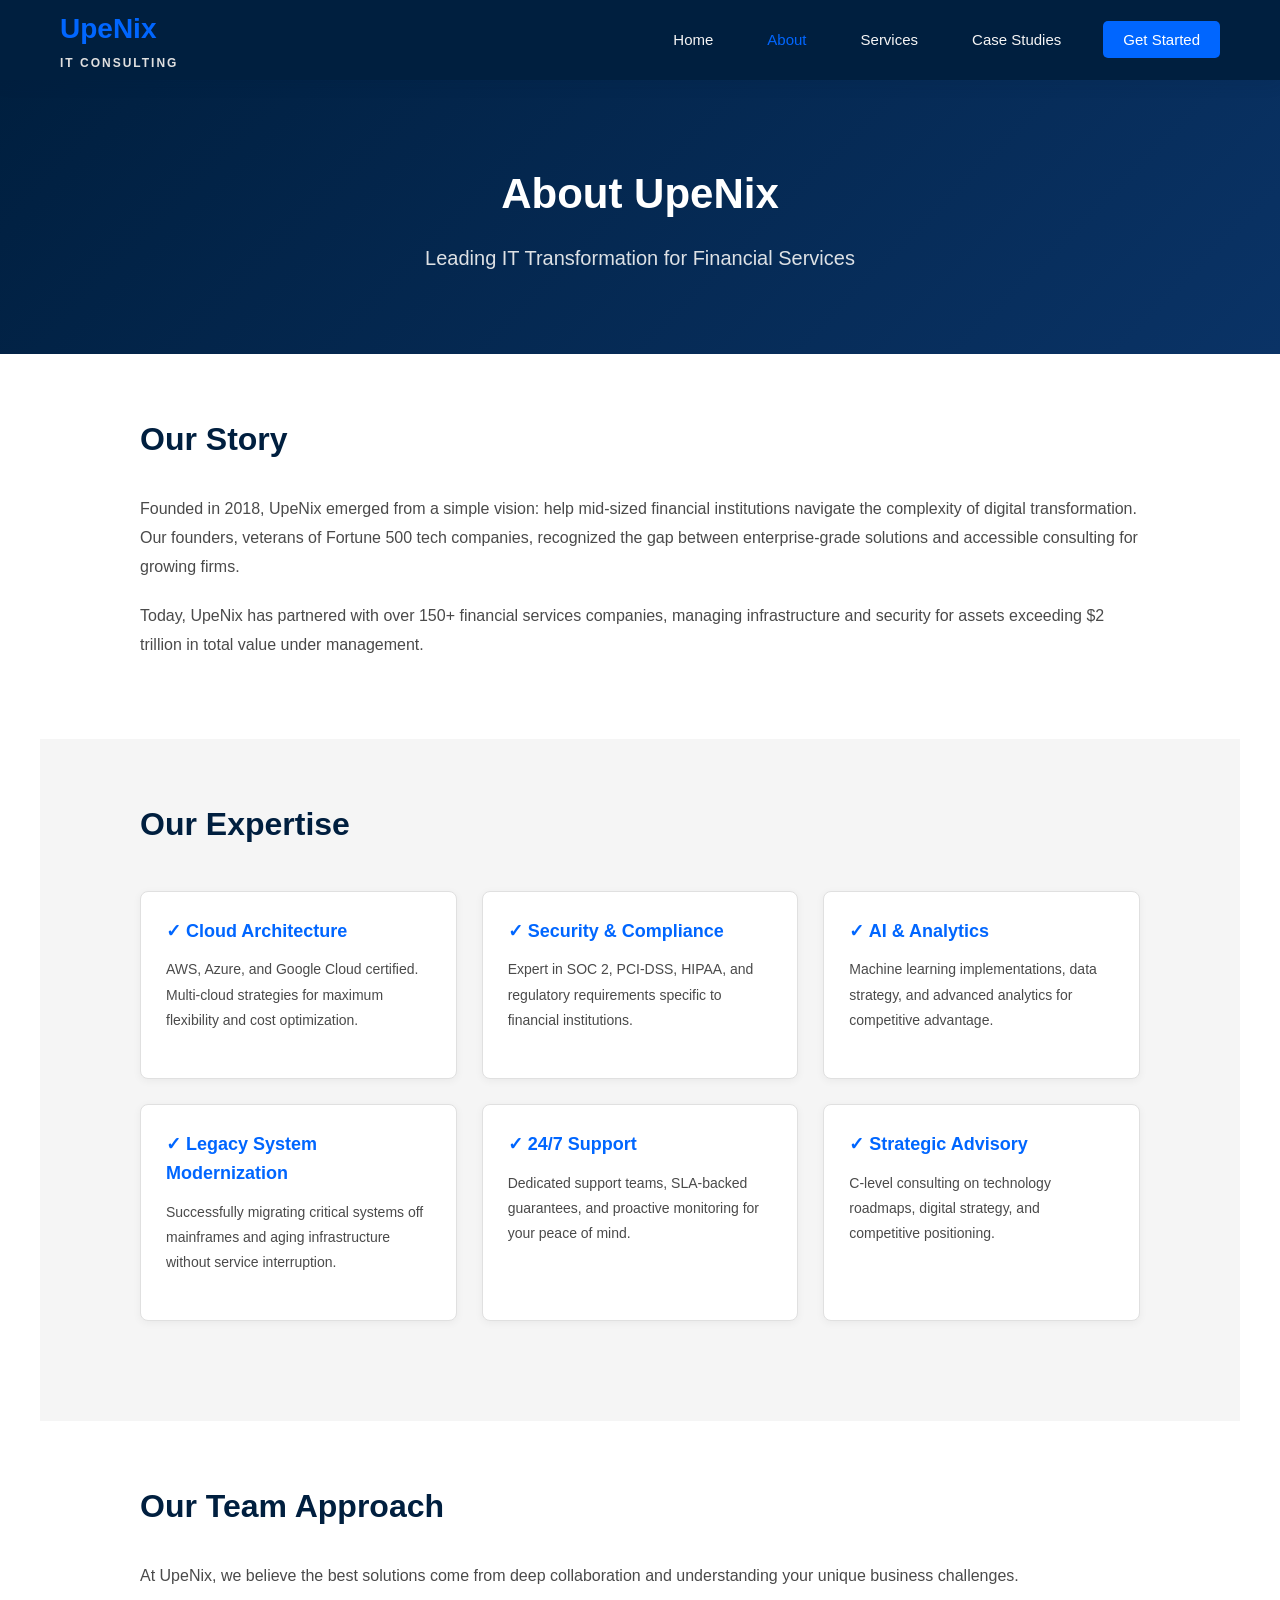
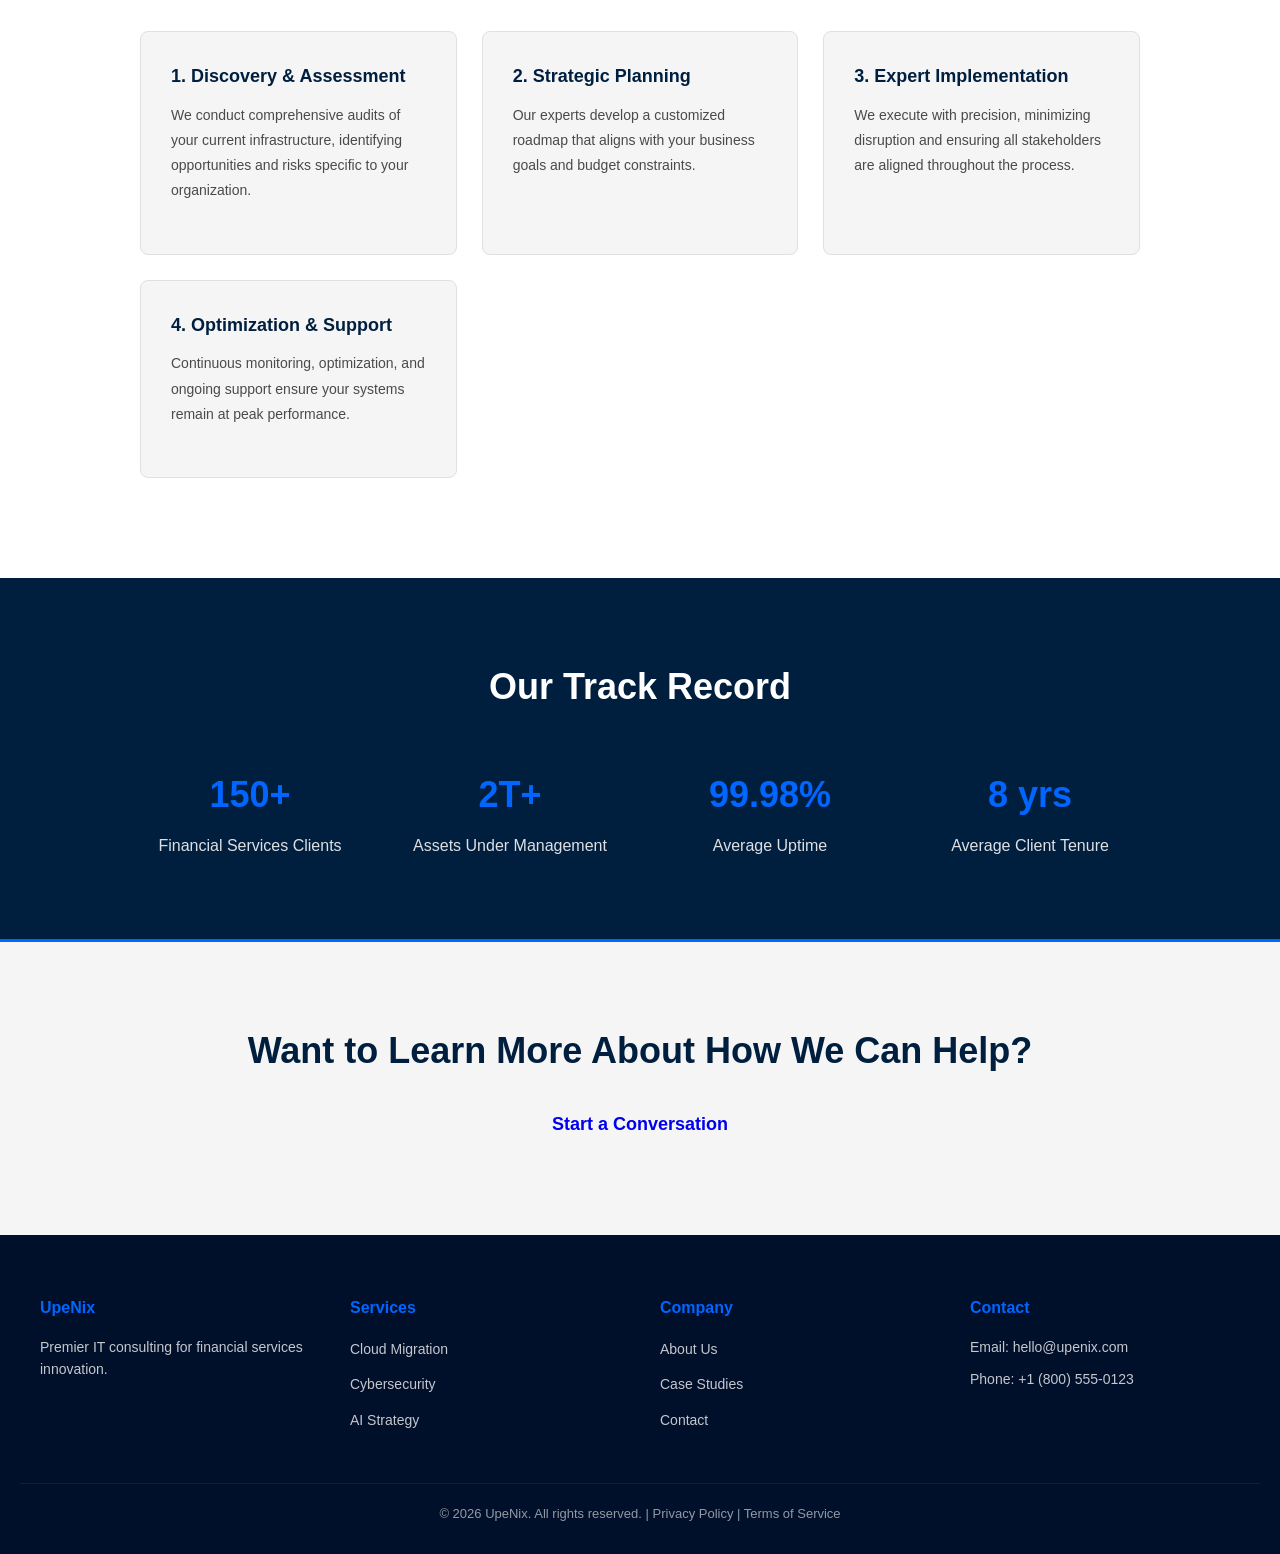
==== about.html @ 5fc03101 "ok" ====
<!DOCTYPE html>
<html lang="en">
<head>
  <meta charset="UTF-8">
  <meta name="viewport" content="width=device-width, initial-scale=1.0">
  <title>About UpeNix - IT Consulting Experts</title>
  <link rel="stylesheet" href="style.css">
</head>
<body>
  <!-- Navigation -->
  <nav class="navbar">
    <div class="nav-container">
      <div class="logo">
        <h2>UpeNix</h2>
        <p>IT Consulting</p>
      </div>
      <ul class="nav-menu">
        <li><a href="index.html" class="nav-link">Home</a></li>
        <li><a href="about.html" class="nav-link active">About</a></li>
        <li><a href="services.html" class="nav-link">Services</a></li>
        <li><a href="case-studies.html" class="nav-link">Case Studies</a></li>
        <li><a href="contact.html" class="nav-link cta-nav">Get Started</a></li>
      </ul>
    </div>
  </nav>

  <!-- Page Header -->
  <section class="page-header">
    <h1>About UpeNix</h1>
    <p>Leading IT Transformation for Financial Services</p>
  </section>

  <!-- Our Story -->
  <section class="content-section">
    <div class="section-content">
      <h2>Our Story</h2>
      <p>Founded in 2018, UpeNix emerged from a simple vision: help mid-sized financial institutions navigate the complexity of digital transformation. Our founders, veterans of Fortune 500 tech companies, recognized the gap between enterprise-grade solutions and accessible consulting for growing firms.</p>
      <p>Today, UpeNix has partnered with over 150+ financial services companies, managing infrastructure and security for assets exceeding $2 trillion in total value under management.</p>
    </div>
  </section>

  <!-- Our Expertise -->
  <section class="content-section bg-light">
    <div class="section-content">
      <h2>Our Expertise</h2>
      <div class="expertise-grid">
        <div class="expertise-item">
          <h3>✓ Cloud Architecture</h3>
          <p>AWS, Azure, and Google Cloud certified. Multi-cloud strategies for maximum flexibility and cost optimization.</p>
        </div>
        <div class="expertise-item">
          <h3>✓ Security & Compliance</h3>
          <p>Expert in SOC 2, PCI-DSS, HIPAA, and regulatory requirements specific to financial institutions.</p>
        </div>
        <div class="expertise-item">
          <h3>✓ AI & Analytics</h3>
          <p>Machine learning implementations, data strategy, and advanced analytics for competitive advantage.</p>
        </div>
        <div class="expertise-item">
          <h3>✓ Legacy System Modernization</h3>
          <p>Successfully migrating critical systems off mainframes and aging infrastructure without service interruption.</p>
        </div>
        <div class="expertise-item">
          <h3>✓ 24/7 Support</h3>
          <p>Dedicated support teams, SLA-backed guarantees, and proactive monitoring for your peace of mind.</p>
        </div>
        <div class="expertise-item">
          <h3>✓ Strategic Advisory</h3>
          <p>C-level consulting on technology roadmaps, digital strategy, and competitive positioning.</p>
        </div>
      </div>
    </div>
  </section>

  <!-- Team Approach -->
  <section class="content-section">
    <div class="section-content">
      <h2>Our Team Approach</h2>
      <p>At UpeNix, we believe the best solutions come from deep collaboration and understanding your unique business challenges.</p>
      <div class="approach-grid">
        <div class="approach-card">
          <h3>1. Discovery & Assessment</h3>
          <p>We conduct comprehensive audits of your current infrastructure, identifying opportunities and risks specific to your organization.</p>
        </div>
        <div class="approach-card">
          <h3>2. Strategic Planning</h3>
          <p>Our experts develop a customized roadmap that aligns with your business goals and budget constraints.</p>
        </div>
        <div class="approach-card">
          <h3>3. Expert Implementation</h3>
          <p>We execute with precision, minimizing disruption and ensuring all stakeholders are aligned throughout the process.</p>
        </div>
        <div class="approach-card">
          <h3>4. Optimization & Support</h3>
          <p>Continuous monitoring, optimization, and ongoing support ensure your systems remain at peak performance.</p>
        </div>
      </div>
    </div>
  </section>

  <!-- Key Metrics -->
  <section class="metrics">
    <h2>Our Track Record</h2>
    <div class="metrics-grid">
      <div class="metric">
        <h3>150+</h3>
        <p>Financial Services Clients</p>
      </div>
      <div class="metric">
        <h3>2T+</h3>
        <p>Assets Under Management</p>
      </div>
      <div class="metric">
        <h3>99.98%</h3>
        <p>Average Uptime</p>
      </div>
      <div class="metric">
        <h3>8 yrs</h3>
        <p>Average Client Tenure</p>
      </div>
    </div>
  </section>

  <!-- CTA -->
  <section class="cta-main">
    <h2>Want to Learn More About How We Can Help?</h2>
    <a href="contact.html" class="btn btn-primary-large">Start a Conversation</a>
  </section>

  <!-- Footer -->
  <footer class="footer">
    <div class="footer-content">
      <div class="footer-section">
        <h4>UpeNix</h4>
        <p>Premier IT consulting for financial services innovation.</p>
      </div>
      <div class="footer-section">
        <h4>Services</h4>
        <ul>
          <li><a href="services.html">Cloud Migration</a></li>
          <li><a href="services.html">Cybersecurity</a></li>
          <li><a href="services.html">AI Strategy</a></li>
        </ul>
      </div>
      <div class="footer-section">
        <h4>Company</h4>
        <ul>
          <li><a href="about.html">About Us</a></li>
          <li><a href="case-studies.html">Case Studies</a></li>
          <li><a href="contact.html">Contact</a></li>
        </ul>
      </div>
      <div class="footer-section">
        <h4>Contact</h4>
        <p>Email: hello@upenix.com</p>
        <p>Phone: +1 (800) 555-0123</p>
      </div>
    </div>
    <div class="footer-bottom">
      <p>&copy; 2026 UpeNix. All rights reserved. | Privacy Policy | Terms of Service</p>
    </div>
  </footer>

  <script src="script.js"></script>
</body>
</html>
---- style.css ----
/* ============================================
   UpeNix Professional Website Stylesheet
   Color Palette: Navy (#001F3F), Cool Grey, Electric Blue (#0066FF)
   ============================================ */

* {
  margin: 0;
  padding: 0;
  box-sizing: border-box;
}

:root {
  --navy: #001F3F;
  --navy-dark: #000F2A;
  --navy-light: #0A3366;
  --electric-blue: #0066FF;
  --electric-blue-light: #3399FF;
  --cool-grey: #F5F5F5;
  --grey-medium: #E0E0E0;
  --grey-dark: #4A4A4A;
  --text-dark: #1A1A1A;
  --text-light: #F5F5F5;
  --accent-green: #00CC88;
  --shadow: 0 4px 15px rgba(0, 31, 63, 0.1);
  --shadow-lg: 0 8px 30px rgba(0, 31, 63, 0.15);
}

body {
  font-family: 'Segoe UI', 'Roboto', -apple-system, BlinkMacSystemFont, sans-serif;
  line-height: 1.6;
  color: var(--text-dark);
  background: white;
}

/* ============================================
   NAVIGATION
   ============================================ */

.navbar {
  background: var(--navy);
  padding: 0;
  box-shadow: var(--shadow);
  position: sticky;
  top: 0;
  z-index: 100;
}

.nav-container {
  max-width: 1200px;
  margin: 0 auto;
  padding: 0 20px;
  display: flex;
  justify-content: space-between;
  align-items: center;
  height: 80px;
}

.logo {
  color: var(--text-light);
  font-weight: 700;
}

.logo h2 {
  font-size: 28px;
  margin: 0;
  color: var(--electric-blue);
}

.logo p {
  font-size: 12px;
  letter-spacing: 2px;
  margin: 2px 0 0 0;
  color: var(--grey-medium);
  text-transform: uppercase;
}

.nav-menu {
  display: flex;
  list-style: none;
  gap: 30px;
  align-items: center;
}

.nav-link {
  color: var(--text-light);
  text-decoration: none;
  font-size: 15px;
  font-weight: 500;
  transition: all 0.3s ease;
  padding: 8px 12px;
  border-radius: 4px;
}

.nav-link:hover,
.nav-link.active {
  color: var(--electric-blue);
}

.nav-link.cta-nav {
  background: var(--electric-blue);
  color: white;
  padding: 10px 20px;
  border-radius: 5px;
}

.nav-link.cta-nav:hover {
  background: var(--electric-blue-light);
  color: white;
}

/* ============================================
   HERO SECTION
   ============================================ */

.hero {
  background: linear-gradient(135deg, var(--navy) 0%, var(--navy-light) 100%);
  color: white;
  padding: 100px 20px;
  display: flex;
  align-items: center;
  justify-content: space-between;
  max-width: 100%;
  overflow: hidden;
}

.hero-content {
  flex: 1;
  max-width: 600px;
  z-index: 2;
}

.hero h1 {
  font-size: 48px;
  font-weight: 700;
  margin-bottom: 20px;
  line-height: 1.2;
}

.hero p {
  font-size: 18px;
  margin-bottom: 30px;
  color: rgba(245, 245, 245, 0.9);
  line-height: 1.5;
}

.hero-buttons {
  display: flex;
  gap: 20px;
  flex-wrap: wrap;
}

.hero-visual {
  flex: 1;
  height: 300px;
  margin-left: 40px;
  display: flex;
  align-items: center;
  justify-content: center;
}

.tech-illustration {
  width: 100%;
  height: 100%;
  background: linear-gradient(45deg, rgba(0, 102, 255, 0.2) 0%, rgba(0, 204, 136, 0.1) 100%);
  border-radius: 15px;
  border: 2px solid rgba(0, 102, 255, 0.3);
  display: flex;
  align-items: center;
  justify-content: center;
  font-size: 80px;
}

/* ============================================
   BUTTONS
   ============================================ */

.btn {
  display: inline-block;
  padding: 14px 32px;
  border-radius: 6px;
  text-decoration: none;
  font-weight: 600;
  transition: all 0.3s ease;
  cursor: pointer;
  border: none;
  font-size: 16px;
}

.btn-primary {
  background: var(--electric-blue);
  color: white;
}

.btn-primary:hover {
  background: var(--electric-blue-light);
  transform: translateY(-2px);
  box-shadow: 0 8px 20px rgba(0, 102, 255, 0.3);
}

.btn-primary-large {
  padding: 16px 40px;
  font-size: 18px;
}

.btn-secondary {
  background: transparent;
  color: white;
  border: 2px solid white;
}

.btn-secondary:hover {
  background: white;
  color: var(--navy);
  transform: translateY(-2px);
}

/* ============================================
   VALUE PROPOSITION
   ============================================ */

.value-proposition {
  padding: 80px 20px;
  background: var(--cool-grey);
  text-align: center;
}

.value-proposition h2 {
  font-size: 36px;
  margin-bottom: 50px;
  color: var(--navy);
}

.value-grid {
  display: grid;
  grid-template-columns: repeat(auto-fit, minmax(300px, 1fr));
  gap: 30px;
  max-width: 1200px;
  margin: 0 auto;
}

.value-card {
  background: white;
  padding: 40px 30px;
  border-radius: 10px;
  box-shadow: var(--shadow);
  transition: all 0.3s ease;
}

.value-card:hover {
  transform: translateY(-10px);
  box-shadow: var(--shadow-lg);
}

.value-card .icon {
  font-size: 48px;
  margin-bottom: 20px;
}

.value-card h3 {
  font-size: 22px;
  margin-bottom: 15px;
  color: var(--navy);
}

.value-card p {
  color: var(--grey-dark);
  line-height: 1.6;
}

/* ============================================
   SERVICES PREVIEW
   ============================================ */

.services-preview {
  padding: 80px 20px;
  max-width: 1200px;
  margin: 0 auto;
}

.services-preview h2 {
  font-size: 36px;
  text-align: center;
  margin-bottom: 50px;
  color: var(--navy);
}

.services-grid {
  display: grid;
  grid-template-columns: repeat(auto-fit, minmax(300px, 1fr));
  gap: 30px;
}

.service-card {
  background: linear-gradient(135deg, var(--cool-grey) 0%, white 100%);
  padding: 35px 30px;
  border-radius: 10px;
  border-left: 5px solid var(--electric-blue);
  box-shadow: var(--shadow);
  transition: all 0.3s ease;
}

.service-card:hover {
  transform: translateY(-8px);
  box-shadow: var(--shadow-lg);
}

.service-card h3 {
  font-size: 20px;
  margin-bottom: 15px;
  color: var(--navy);
}

.service-card p {
  color: var(--grey-dark);
  margin-bottom: 20px;
  line-height: 1.6;
}

.link-arrow {
  color: var(--electric-blue);
  text-decoration: none;
  font-weight: 600;
  transition: all 0.3s ease;
}

.link-arrow:hover {
  margin-right: -5px;
}

/* ============================================
   TESTIMONIAL SECTION
   ============================================ */

.testimonial {
  background: linear-gradient(135deg, var(--navy) 0%, var(--navy-light) 100%);
  color: white;
  padding: 60px 20px;
  text-align: center;
}

.testimonial-content {
  max-width: 800px;
  margin: 0 auto;
}

.testimonial blockquote {
  font-size: 24px;
  font-style: italic;
  margin-bottom: 20px;
  line-height: 1.6;
  border-left: 4px solid var(--electric-blue);
  padding-left: 20px;
}

.testimonial-author {
  font-weight: 600;
  font-size: 18px;
  margin-bottom: 10px;
}

.testimonial-metrics {
  color: rgba(245, 245, 245, 0.8);
  font-size: 14px;
}

/* ============================================
   CTA SECTION
   ============================================ */

.cta-main {
  background: var(--cool-grey);
  padding: 80px 20px;
  text-align: center;
  border-top: 3px solid var(--electric-blue);
}

.cta-main h2 {
  font-size: 36px;
  margin-bottom: 15px;
  color: var(--navy);
}

.cta-main p {
  font-size: 18px;
  color: var(--grey-dark);
  margin-bottom: 30px;
}

/* ============================================
   PAGE HEADER
   ============================================ */

.page-header {
  background: linear-gradient(135deg, var(--navy) 0%, var(--navy-light) 100%);
  color: white;
  padding: 80px 20px;
  text-align: center;
}

.page-header h1 {
  font-size: 42px;
  margin-bottom: 15px;
  font-weight: 700;
}

.page-header p {
  font-size: 20px;
  color: rgba(245, 245, 245, 0.9);
}

/* ============================================
   CONTENT SECTIONS
   ============================================ */

.content-section {
  padding: 60px 20px;
  max-width: 1200px;
  margin: 0 auto;
}

.content-section.bg-light {
  background: var(--cool-grey);
}

.section-content {
  max-width: 1000px;
  margin: 0 auto;
}

.section-content h2 {
  font-size: 32px;
  margin-bottom: 30px;
  color: var(--navy);
}

.section-content p {
  font-size: 16px;
  color: var(--grey-dark);
  margin-bottom: 20px;
  line-height: 1.8;
}

.section-content ul {
  margin-left: 20px;
  margin-bottom: 20px;
}

.section-content li {
  margin-bottom: 10px;
  color: var(--grey-dark);
}

/* ============================================
   EXPERTISE GRID
   ============================================ */

.expertise-grid {
  display: grid;
  grid-template-columns: repeat(auto-fit, minmax(300px, 1fr));
  gap: 25px;
  margin: 40px 0;
}

.expertise-item {
  background: white;
  padding: 25px;
  border-radius: 8px;
  border: 1px solid var(--grey-medium);
  box-shadow: 0 2px 8px rgba(0, 0, 0, 0.05);
}

.expertise-item h3 {
  color: var(--electric-blue);
  margin-bottom: 12px;
  font-size: 18px;
}

.expertise-item p {
  font-size: 14px;
  color: var(--grey-dark);
}

/* ============================================
   APPROACH GRID
   ============================================ */

.approach-grid {
  display: grid;
  grid-template-columns: repeat(auto-fit, minmax(250px, 1fr));
  gap: 25px;
  margin: 40px 0;
}

.approach-card {
  background: var(--cool-grey);
  padding: 30px;
  border-radius: 8px;
  border: 1px solid var(--grey-medium);
}

.approach-card h3 {
  color: var(--navy);
  margin-bottom: 12px;
  font-size: 18px;
}

.approach-card p {
  font-size: 14px;
  color: var(--grey-dark);
}

/* ============================================
   TIMELINE
   ============================================ */

.process-timeline {
  margin: 40px 0;
}

.process-timeline h3 {
  font-size: 24px;
  margin-bottom: 30px;
  color: var(--navy);
}

.timeline {
  display: grid;
  grid-template-columns: repeat(auto-fit, minmax(200px, 1fr));
  gap: 30px;
}

.timeline-item {
  text-align: center;
  position: relative;
}

.timeline-marker {
  display: flex;
  align-items: center;
  justify-content: center;
  width: 50px;
  height: 50px;
  background: var(--electric-blue);
  color: white;
  border-radius: 50%;
  font-weight: bold;
  font-size: 20px;
  margin: 0 auto 20px;
}

.timeline-item h4 {
  color: var(--navy);
  margin-bottom: 10px;
}

.timeline-item p {
  font-size: 14px;
  color: var(--grey-dark);
}

/* ============================================
   METRICS
   ============================================ */

.metrics {
  background: var(--navy);
  color: white;
  padding: 80px 20px;
  text-align: center;
}

.metrics h2 {
  font-size: 36px;
  margin-bottom: 50px;
  color: white;
}

.metrics-grid {
  display: grid;
  grid-template-columns: repeat(auto-fit, minmax(200px, 1fr));
  gap: 40px;
  max-width: 1000px;
  margin: 0 auto;
}

.metric h3 {
  font-size: 36px;
  color: var(--electric-blue);
  margin-bottom: 10px;
}

.metric p {
  font-size: 16px;
  color: rgba(245, 245, 245, 0.9);
}

/* ============================================
   CASE STUDY SECTION
   ============================================ */

.case-study {
  padding: 60px 20px;
  max-width: 1200px;
  margin: 0 auto;
}

.case-study.bg-light {
  background: var(--cool-grey);
}

.case-study-content {
  display: grid;
  grid-template-columns: 1fr 1fr;
  gap: 50px;
  align-items: center;
}

.case-study-text {
  max-width: 600px;
}

.case-label {
  color: var(--electric-blue);
  font-weight: 600;
  font-size: 12px;
  letter-spacing: 2px;
  text-transform: uppercase;
  margin-bottom: 10px;
}

.case-study h2 {
  font-size: 32px;
  color: var(--navy);
  margin-bottom: 20px;
}

.case-study .intro {
  font-size: 18px;
  color: var(--grey-dark);
  margin-bottom: 30px;
  font-weight: 500;
}

.case-study h3 {
  font-size: 20px;
  color: var(--navy);
  margin-top: 25px;
  margin-bottom: 15px;
}

.case-study p {
  color: var(--grey-dark);
  margin-bottom: 15px;
  line-height: 1.8;
}

.case-study ul {
  margin-left: 20px;
  margin-bottom: 20px;
}

.case-study li {
  color: var(--grey-dark);
  margin-bottom: 8px;
}

.results-grid {
  display: grid;
  grid-template-columns: repeat(2, 1fr);
  gap: 20px;
  margin: 25px 0;
  padding: 25px;
  background: var(--cool-grey);
  border-radius: 8px;
}

.result h4 {
  color: var(--electric-blue);
  font-size: 24px;
  margin-bottom: 5px;
}

.result p {
  color: var(--grey-dark);
  font-size: 14px;
  margin: 0;
}

.case-study .quote {
  font-style: italic;
  color: var(--grey-dark);
  padding: 20px;
  border-left: 4px solid var(--electric-blue);
  margin: 25px 0;
  background: rgba(0, 102, 255, 0.05);
}

.quote-author {
  font-weight: 600;
  color: var(--navy);
  margin-top: 10px;
}

.case-study-visual {
  display: flex;
  align-items: center;
  justify-content: center;
  min-height: 400px;
}

.visual-box {
  width: 100%;
  height: 300px;
  background: linear-gradient(135deg, var(--electric-blue) 0%, var(--electric-blue-light) 100%);
  border-radius: 10px;
  display: flex;
  align-items: center;
  justify-content: center;
  color: white;
  font-size: 20px;
  font-weight: 600;
  text-align: center;
  padding: 20px;
}

/* ============================================
   IMPACT STATS
   ============================================ */

.impact-grid {
  display: grid;
  grid-template-columns: repeat(auto-fit, minmax(200px, 1fr));
  gap: 30px;
  margin: 40px 0;
}

.impact-stat {
  background: var(--cool-grey);
  padding: 30px;
  border-radius: 8px;
  text-align: center;
  border: 1px solid var(--grey-medium);
}

.impact-stat h3 {
  color: var(--electric-blue);
  font-size: 32px;
  margin-bottom: 10px;
}

.impact-stat p {
  color: var(--grey-dark);
  margin: 0;
}

/* ============================================
   CONTACT SECTION
   ============================================ */

.contact-container {
  display: grid;
  grid-template-columns: 1fr 1fr;
  gap: 50px;
  margin: 40px 0;
}

.contact-form-section {
  max-width: 600px;
}

.contact-form-section h2 {
  font-size: 28px;
  color: var(--navy);
  margin-bottom: 15px;
}

.contact-form-section > p {
  color: var(--grey-dark);
  margin-bottom: 30px;
}

.contact-form {
  background: var(--cool-grey);
  padding: 30px;
  border-radius: 10px;
}

.form-group {
  margin-bottom: 20px;
}

.form-group label {
  display: block;
  margin-bottom: 8px;
  font-weight: 600;
  color: var(--navy);
  font-size: 14px;
}

.form-group input,
.form-group select,
.form-group textarea {
  width: 100%;
  padding: 12px 15px;
  border: 1px solid var(--grey-medium);
  border-radius: 6px;
  font-family: inherit;
  font-size: 14px;
  transition: all 0.3s ease;
}

.form-group input:focus,
.form-group select:focus,
.form-group textarea:focus {
  outline: none;
  border-color: var(--electric-blue);
  box-shadow: 0 0 0 3px rgba(0, 102, 255, 0.1);
}

.form-group.checkbox {
  display: flex;
  align-items: flex-start;
  margin-bottom: 20px;
}

.form-group.checkbox input {
  width: auto;
  margin-right: 10px;
  margin-top: 3px;
}

.form-group.checkbox label {
  margin: 0;
  font-size: 13px;
}

.form-note {
  font-size: 13px;
  color: var(--grey-dark);
  margin-top: 15px;
}

.success-message {
  background: #d4edda;
  border: 1px solid #c3e6cb;
  color: #155724;
  padding: 20px;
  border-radius: 6px;
  margin-top: 20px;
}

.success-message h3 {
  margin: 0 0 10px 0;
  color: #155724;
}

.success-message p {
  margin: 0;
  font-size: 14px;
}

.contact-info-section {
  display: flex;
  flex-direction: column;
  gap: 20px;
}

.contact-info-section h2 {
  font-size: 28px;
  color: var(--navy);
  margin-bottom: 10px;
}

.info-card {
  background: white;
  padding: 20px;
  border-radius: 8px;
  border: 1px solid var(--grey-medium);
  box-shadow: 0 2px 8px rgba(0, 0, 0, 0.05);
}

.info-card h3 {
  color: var(--navy);
  margin-bottom: 10px;
  font-size: 16px;
}

.info-card p {
  margin: 5px 0;
  font-size: 14px;
  color: var(--grey-dark);
}

.info-card a {
  color: var(--electric-blue);
  text-decoration: none;
  font-weight: 500;
}

.info-card a:hover {
  text-decoration: underline;
}

.info-card .small {
  font-size: 12px;
  color: #999;
}

.info-box {
  background: var(--cool-grey);
  padding: 25px;
  border-radius: 8px;
  border-left: 4px solid var(--electric-blue);
}

.info-box h3 {
  color: var(--navy);
  margin-bottom: 15px;
  font-size: 16px;
}

.info-box ul {
  list-style: none;
  padding: 0;
}

.info-box li {
  padding: 8px 0;
  color: var(--grey-dark);
  font-size: 14px;
  position: relative;
  padding-left: 20px;
}

.info-box li:before {
  content: "✓";
  position: absolute;
  left: 0;
  color: var(--accent-green);
  font-weight: bold;
}

.info-box.accent {
  background: linear-gradient(135deg, var(--electric-blue) 0%, var(--electric-blue-light) 100%);
  color: white;
}

.info-box.accent h3 {
  color: white;
}

.info-box.accent p {
  color: rgba(245, 245, 245, 0.95);
}

.info-box.accent a {
  color: white;
  font-weight: 600;
}

/* ============================================
   FAQ
   ============================================ */

.faq-grid {
  display: grid;
  grid-template-columns: repeat(auto-fit, minmax(300px, 1fr));
  gap: 25px;
  margin: 40px 0;
}

.faq-item {
  background: white;
  padding: 25px;
  border-radius: 8px;
  border: 1px solid var(--grey-medium);
  box-shadow: 0 2px 8px rgba(0, 0, 0, 0.05);
}

.faq-item h3 {
  color: var(--navy);
  margin-bottom: 12px;
  font-size: 16px;
}

.faq-item p {
  font-size: 14px;
  color: var(--grey-dark);
  margin: 0;
}

/* ============================================
   TRUST SECTION
   ============================================ */

.trust-section {
  background: var(--navy);
  color: white;
  padding: 60px 20px;
  text-align: center;
}

.trust-section h2 {
  font-size: 32px;
  margin-bottom: 40px;
  color: white;
}

.trust-badges {
  display: flex;
  justify-content: center;
  flex-wrap: wrap;
  gap: 20px;
}

.badge {
  background: rgba(0, 102, 255, 0.2);
  border: 1px solid var(--electric-blue);
  color: var(--electric-blue-light);
  padding: 12px 25px;
  border-radius: 20px;
  font-weight: 600;
  font-size: 14px;
}

/* ============================================
   SERVICE DETAILS
   ============================================ */

.service-detail {
  padding: 60px 20px;
}

.service-detail h2 {
  font-size: 32px;
  color: var(--navy);
  margin-bottom: 15px;
}

.service-detail > .section-content > p {
  font-size: 18px;
  color: var(--grey-dark);
  margin-bottom: 40px;
}

.service-details-grid {
  display: grid;
  grid-template-columns: repeat(auto-fit, minmax(300px, 1fr));
  gap: 30px;
  margin: 40px 0;
}

.detail-card {
  background: var(--cool-grey);
  padding: 30px;
  border-radius: 8px;
  border: 1px solid var(--grey-medium);
}

.detail-card h3 {
  color: var(--navy);
  margin-bottom: 20px;
  font-size: 18px;
}

.detail-card ul {
  list-style: none;
  padding: 0;
}

.detail-card li {
  padding: 10px 0;
  color: var(--grey-dark);
  font-size: 14px;
  position: relative;
  padding-left: 20px;
}

.detail-card li:before {
  content: "→";
  position: absolute;
  left: 0;
  color: var(--electric-blue);
  font-weight: bold;
}

.compliance-box {
  background: linear-gradient(135deg, var(--electric-blue) 0%, var(--electric-blue-light) 100%);
  color: white;
  padding: 30px;
  border-radius: 8px;
  text-align: center;
  margin: 40px 0;
}

.compliance-box h3 {
  color: white;
  margin-bottom: 15px;
  font-size: 18px;
}

.compliance-box p {
  font-size: 14px;
  color: rgba(245, 245, 245, 0.95);
  margin: 0;
}

.use-cases {
  margin: 40px 0;
}

.use-cases h3 {
  font-size: 24px;
  color: var(--navy);
  margin-bottom: 30px;
}

.use-case-grid {
  display: grid;
  grid-template-columns: repeat(auto-fit, minmax(250px, 1fr));
  gap: 20px;
}

.use-case {
  background: white;
  padding: 20px;
  border-radius: 8px;
  border: 1px solid var(--grey-medium);
  box-shadow: 0 2px 8px rgba(0, 0, 0, 0.05);
  font-size: 14px;
  color: var(--grey-dark);
}

.use-case strong {
  display: block;
  color: var(--navy);
  margin-bottom: 8px;
}

/* ============================================
   FOOTER
   ============================================ */

.footer {
  background: var(--navy-dark);
  color: var(--text-light);
  padding: 60px 20px 30px;
}

.footer-content {
  max-width: 1200px;
  margin: 0 auto;
  display: grid;
  grid-template-columns: repeat(auto-fit, minmax(250px, 1fr));
  gap: 40px;
  margin-bottom: 40px;
}

.footer-section h4 {
  color: var(--electric-blue);
  margin-bottom: 15px;
  font-size: 16px;
}

.footer-section p {
  color: rgba(245, 245, 245, 0.8);
  font-size: 14px;
  margin-bottom: 10px;
  line-height: 1.6;
}

.footer-section ul {
  list-style: none;
}

.footer-section ul li {
  margin-bottom: 10px;
}

.footer-section ul li a {
  color: rgba(245, 245, 245, 0.8);
  text-decoration: none;
  font-size: 14px;
  transition: all 0.3s ease;
}

.footer-section ul li a:hover {
  color: var(--electric-blue);
}

.footer-bottom {
  border-top: 1px solid rgba(0, 102, 255, 0.2);
  padding-top: 20px;
  text-align: center;
  color: rgba(245, 245, 245, 0.6);
  font-size: 13px;
}

/* ============================================
   RESPONSIVE DESIGN
   ============================================ */

@media (max-width: 768px) {
  .nav-container {
    flex-direction: column;
    height: auto;
    padding: 15px 20px;
  }

  .nav-menu {
    gap: 15px;
    margin-top: 15px;
    flex-wrap: wrap;
    justify-content: center;
  }

  .hero {
    flex-direction: column;
    padding: 60px 20px;
    text-align: center;
  }

  .hero h1 {
    font-size: 36px;
  }

  .hero-visual {
    margin-left: 0;
    margin-top: 30px;
  }

  .hero-buttons {
    justify-content: center;
  }

  .case-study-content {
    grid-template-columns: 1fr;
  }

  .contact-container {
    grid-template-columns: 1fr;
  }

  .value-grid,
  .services-grid,
  .metrics-grid,
  .results-grid,
  .impact-grid {
    grid-template-columns: 1fr;
  }

  .results-grid {
    grid-template-columns: 1fr;
  }

  .section-content h2,
  .page-header h1,
  .value-proposition h2,
  .services-preview h2 {
    font-size: 28px;
  }

  .hero h1 {
    font-size: 32px;
  }
}

@media (max-width: 480px) {
  .nav-link {
    font-size: 13px;
    padding: 6px 8px;
  }

  .nav-link.cta-nav {
    padding: 8px 16px;
  }

  .hero h1 {
    font-size: 24px;
  }

  .hero p {
    font-size: 16px;
  }

  .btn {
    padding: 12px 24px;
    font-size: 14px;
  }

  .value-proposition h2,
  .services-preview h2 {
    font-size: 24px;
  }
}
.hero h1 {
  font-size: 2.5em;
  margin-bottom: 10px;
}
.hero p {
  font-size: 1.2em;
  margin-bottom: 20px;
}
.cta-btn {
  display: inline-block;
  background: #fff;
  color: #007bff;
  padding: 10px 24px;
  border-radius: 25px;
  font-weight: bold;
  text-decoration: none;
  box-shadow: 0 2px 8px rgba(0,0,0,0.08);
  transition: background 0.3s, color 0.3s;
}
.cta-btn:hover {
  background: #007bff;
  color: #fff;
}

.features {
  margin: 40px 0;
}
.feature-list {
  display: flex;
  justify-content: space-around;
  gap: 20px;
  flex-wrap: wrap;
}
.feature {
  background: #f4f4f4;
  padding: 20px;
  border-radius: 8px;
  flex: 1 1 200px;
  min-width: 180px;
}
.feature h3 {
  color: #007bff;
}

.team {
  margin: 40px 0;
}
.team-list {
  display: flex;
  justify-content: center;
  gap: 30px;
  flex-wrap: wrap;
}
.member {
  background: #fff;
  border-radius: 8px;
  box-shadow: 0 2px 8px rgba(0,0,0,0.07);
  padding: 16px;
  text-align: center;
  width: 160px;
}
.member img {
  width: 70px;
  height: 70px;
  border-radius: 50%;
  margin-bottom: 10px;
}
.member h4 {
  margin: 8px 0 4px 0;
  color: #007bff;
}

.testimonials {
  margin: 40px 0;
}
.testimonial-list {
  display: flex;
  flex-direction: column;
  gap: 18px;
  align-items: center;
}
.testimonial-list blockquote {
  background: #f9f9f9;
  border-left: 5px solid #007bff;
  padding: 16px 20px;
  border-radius: 6px;
  font-style: italic;
  max-width: 500px;
}
.testimonial-list span {
  display: block;
  margin-top: 8px;
  color: #555;
  font-size: 0.95em;
}

.cta {
  background: #007bff;
  color: #fff;
  padding: 30px 20px;
  border-radius: 10px;
  margin-top: 40px;
}
.cta h2 {
  margin-bottom: 10px;
}
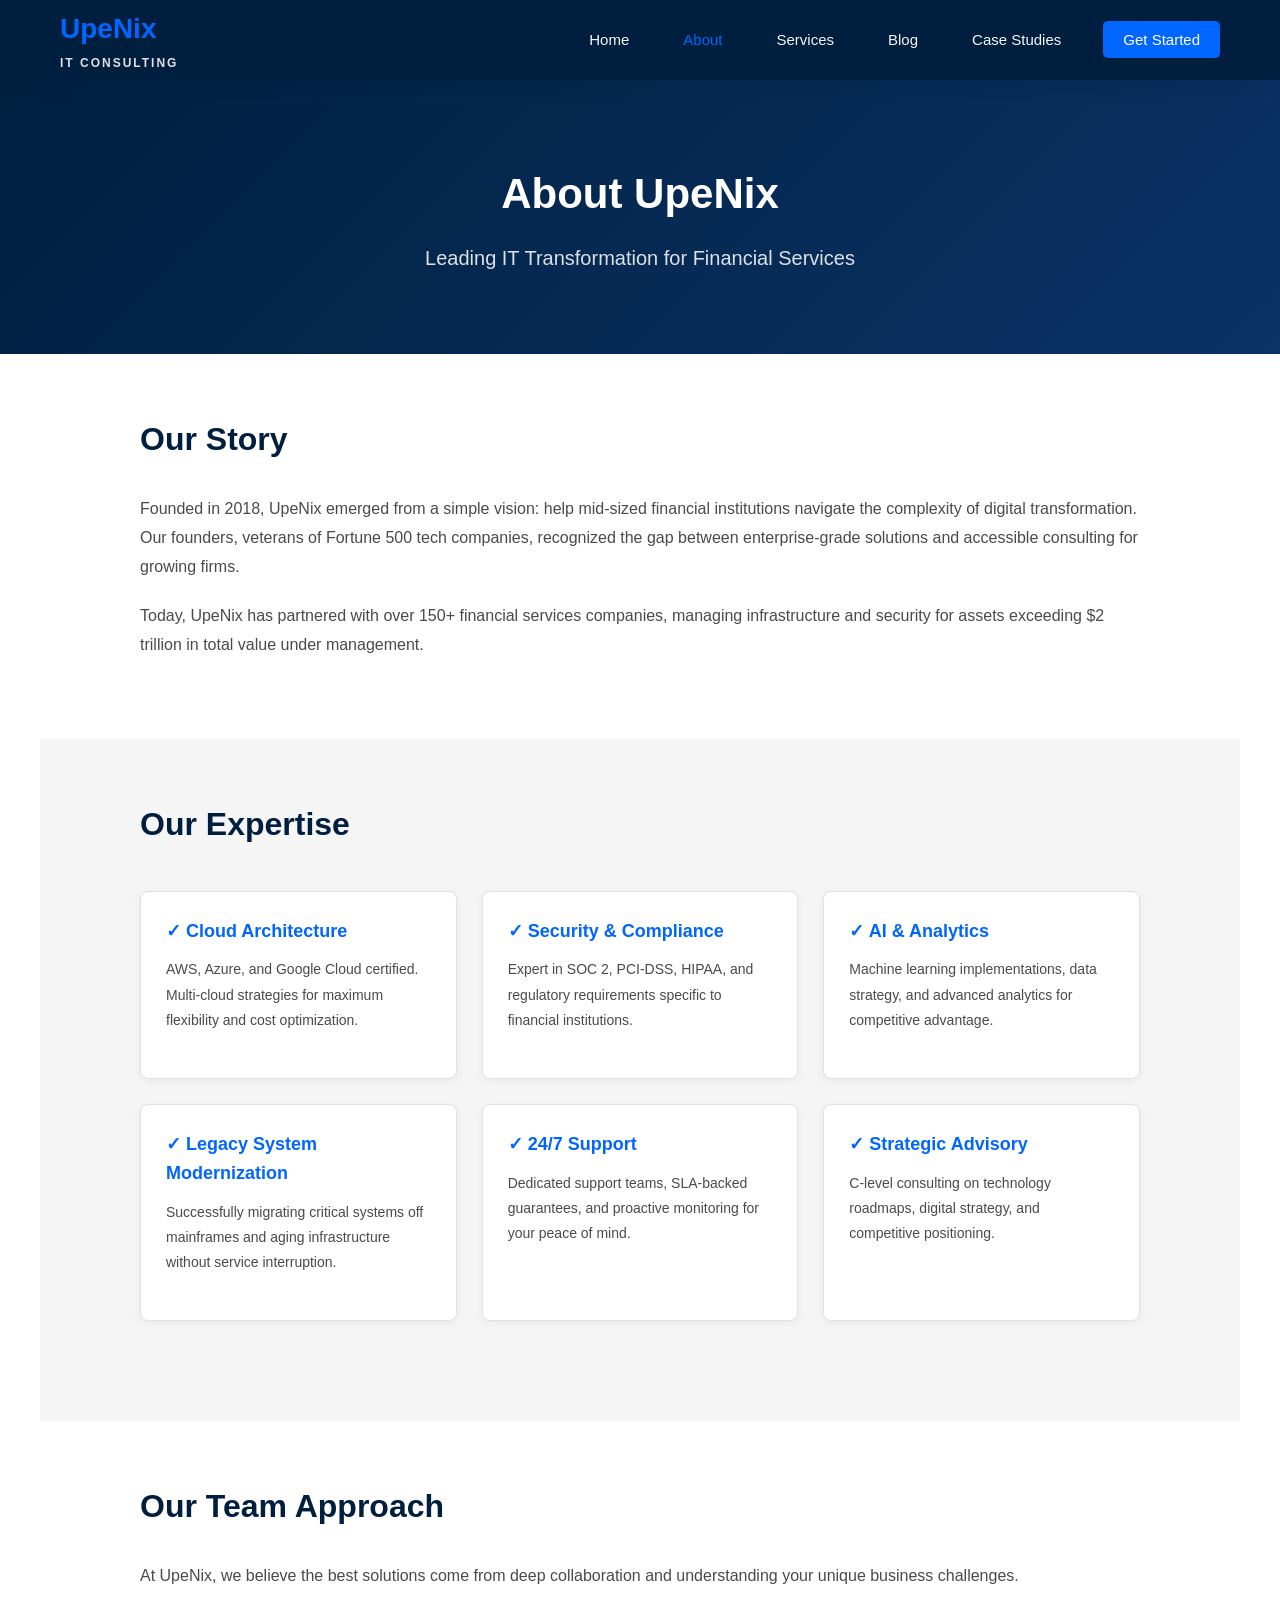
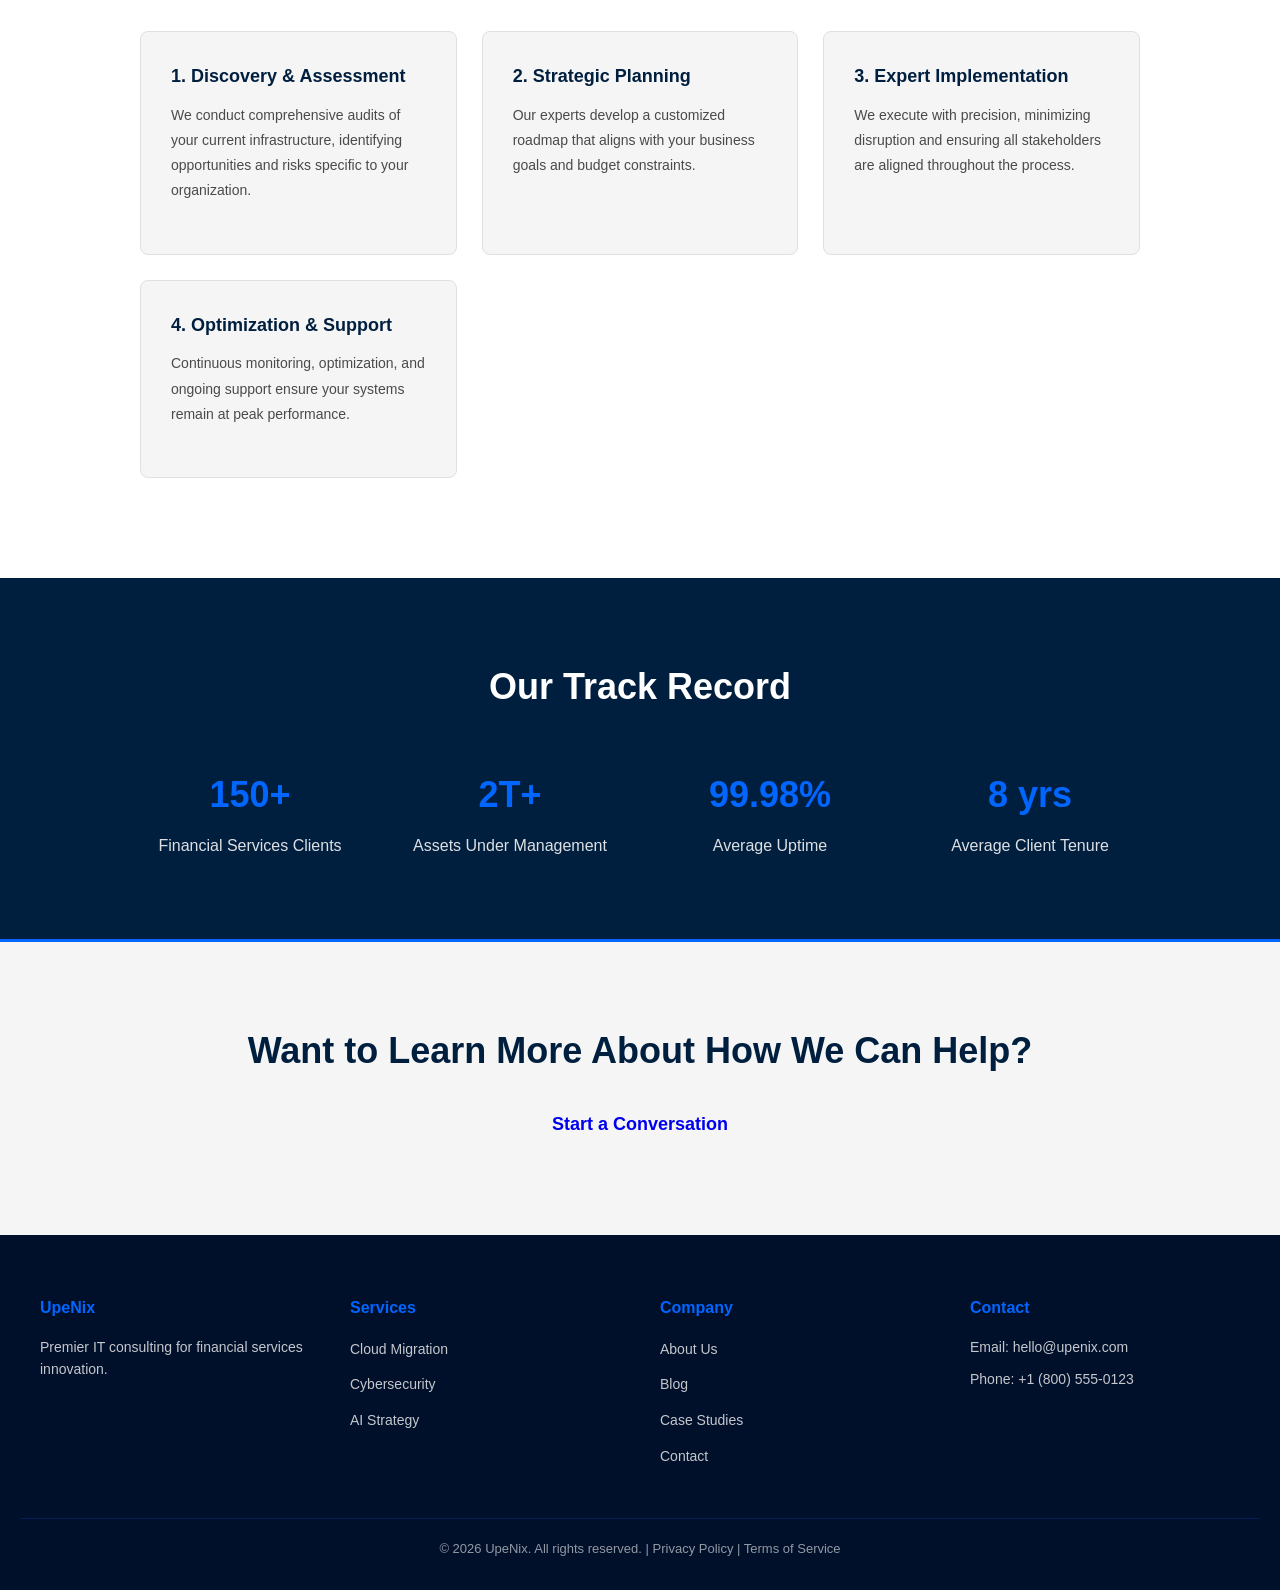
==== commit 10797385: "ok" ====
--- a/about.html
+++ b/about.html
@@ -18,6 +18,7 @@
         <li><a href="index.html" class="nav-link">Home</a></li>
         <li><a href="about.html" class="nav-link active">About</a></li>
         <li><a href="services.html" class="nav-link">Services</a></li>
+        <li><a href="blog.html" class="nav-link">Blog</a></li>
         <li><a href="case-studies.html" class="nav-link">Case Studies</a></li>
         <li><a href="contact.html" class="nav-link cta-nav">Get Started</a></li>
       </ul>
@@ -146,6 +147,7 @@
         <h4>Company</h4>
         <ul>
           <li><a href="about.html">About Us</a></li>
+          <li><a href="blog.html">Blog</a></li>
           <li><a href="case-studies.html">Case Studies</a></li>
           <li><a href="contact.html">Contact</a></li>
         </ul>
--- a/style.css
+++ b/style.css
@@ -25,6 +25,18 @@
   --shadow-lg: 0 8px 30px rgba(0, 31, 63, 0.15);
 }
 
+/* Animations */
+@keyframes fadeIn {
+  from {
+    opacity: 0;
+    transform: translateY(10px);
+  }
+  to {
+    opacity: 1;
+    transform: translateY(0);
+  }
+}
+
 body {
   font-family: 'Segoe UI', 'Roboto', -apple-system, BlinkMacSystemFont, sans-serif;
   line-height: 1.6;
@@ -1265,32 +1277,311 @@
   }
 }
 
-@media (max-width: 480px) {
-  .nav-link {
-    font-size: 13px;
-    padding: 6px 8px;
-  }
-
-  .nav-link.cta-nav {
+/* ============================================
+   BLOG SECTION
+   ============================================ */
+
+.blog-filters-section {
+  padding: 40px 20px;
+  background: var(--cool-grey);
+  border-bottom: 1px solid var(--grey-medium);
+}
+
+.blog-filters {
+  display: flex;
+  justify-content: center;
+  flex-wrap: wrap;
+  gap: 15px;
+}
+
+.filter-btn {
+  background: white;
+  border: 2px solid var(--grey-medium);
+  color: var(--grey-dark);
+  padding: 10px 20px;
+  border-radius: 25px;
+  cursor: pointer;
+  font-weight: 600;
+  font-size: 14px;
+  transition: all 0.3s ease;
+}
+
+.filter-btn:hover {
+  border-color: var(--electric-blue);
+  color: var(--electric-blue);
+}
+
+.filter-btn.active {
+  background: var(--electric-blue);
+  border-color: var(--electric-blue);
+  color: white;
+}
+
+.blog-grid {
+  display: grid;
+  grid-template-columns: repeat(auto-fill, minmax(350px, 1fr));
+  gap: 30px;
+  margin: 40px 0;
+}
+
+.blog-card {
+  background: white;
+  border-radius: 10px;
+  overflow: hidden;
+  box-shadow: var(--shadow);
+  transition: all 0.3s ease;
+  border: 1px solid var(--grey-medium);
+  padding: 30px;
+  display: flex;
+  flex-direction: column;
+}
+
+.blog-card:hover {
+  transform: translateY(-8px);
+  box-shadow: var(--shadow-lg);
+}
+
+.blog-card.hidden {
+  display: none;
+}
+
+.blog-header {
+  display: flex;
+  justify-content: space-between;
+  align-items: center;
+  margin-bottom: 15px;
+  gap: 10px;
+}
+
+.blog-category {
+  display: inline-block;
+  background: linear-gradient(135deg, var(--electric-blue) 0%, var(--electric-blue-light) 100%);
+  color: white;
+  padding: 6px 14px;
+  border-radius: 20px;
+  font-size: 12px;
+  font-weight: 600;
+  text-transform: capitalize;
+  white-space: nowrap;
+}
+
+.blog-date {
+  font-size: 12px;
+  color: var(--grey-dark);
+  white-space: nowrap;
+}
+
+.blog-card h3 {
+  font-size: 20px;
+  color: var(--navy);
+  margin-bottom: 15px;
+  line-height: 1.4;
+  flex-grow: 1;
+}
+
+.blog-card p {
+  color: var(--grey-dark);
+  margin-bottom: 20px;
+  line-height: 1.6;
+  flex-grow: 1;
+  font-size: 14px;
+}
+
+.blog-meta {
+  display: flex;
+  justify-content: space-between;
+  align-items: center;
+  margin-bottom: 20px;
+  padding-bottom: 15px;
+  border-bottom: 1px solid var(--grey-medium);
+  font-size: 13px;
+  color: var(--grey-dark);
+}
+
+.blog-author {
+  font-weight: 600;
+  color: var(--navy);
+}
+
+.blog-read-time {
+  color: #999;
+}
+
+.read-more {
+  display: inline-block;
+  color: var(--electric-blue);
+  text-decoration: none;
+  font-weight: 600;
+  transition: all 0.3s ease;
+  align-self: flex-start;
+}
+
+.read-more:hover {
+  transform: translateX(5px);
+}
+
+/* ============================================
+   NEWSLETTER SECTION
+   ============================================ */
+
+.newsletter-section {
+  padding: 60px 20px;
+  background: var(--navy);
+}
+
+.newsletter-card {
+  background: white;
+  padding: 50px;
+  border-radius: 10px;
+  max-width: 600px;
+  margin: 0 auto;
+  text-align: center;
+  box-shadow: var(--shadow-lg);
+}
+
+.newsletter-card h2 {
+  color: var(--navy);
+  font-size: 28px;
+  margin-bottom: 15px;
+}
+
+.newsletter-card p {
+  color: var(--grey-dark);
+  margin-bottom: 30px;
+  font-size: 16px;
+}
+
+.newsletter-form {
+  display: flex;
+  gap: 10px;
+  margin-bottom: 15px;
+}
+
+.newsletter-form .form-group {
+  display: flex;
+  gap: 10px;
+  margin: 0;
+  flex-grow: 1;
+}
+
+.newsletter-form input {
+  flex-grow: 1;
+  padding: 12px 15px;
+  border: 1px solid var(--grey-medium);
+  border-radius: 6px;
+  font-size: 14px;
+  font-family: inherit;
+}
+
+.newsletter-form button {
+  padding: 12px 30px;
+  white-space: nowrap;
+}
+
+.newsletter-form .form-note {
+  font-size: 12px;
+  color: var(--grey-dark);
+  margin: 0;
+}
+
+/* ============================================
+   RESOURCES GRID
+   ============================================ */
+
+.resources-grid {
+  display: grid;
+  grid-template-columns: repeat(auto-fit, minmax(300px, 1fr));
+  gap: 30px;
+  margin: 40px 0;
+}
+
+.resource-card {
+  background: white;
+  padding: 30px;
+  border-radius: 10px;
+  border: 1px solid var(--grey-medium);
+  box-shadow: 0 2px 8px rgba(0, 0, 0, 0.05);
+  transition: all 0.3s ease;
+}
+
+.resource-card:hover {
+  transform: translateY(-5px);
+  box-shadow: var(--shadow);
+}
+
+.resource-type {
+  display: inline-block;
+  background: var(--cool-grey);
+  color: var(--navy);
+  padding: 4px 12px;
+  border-radius: 4px;
+  font-size: 11px;
+  font-weight: 600;
+  text-transform: uppercase;
+  margin-bottom: 12px;
+}
+
+.resource-card h3 {
+  font-size: 18px;
+  color: var(--navy);
+  margin-bottom: 12px;
+}
+
+.resource-card p {
+  color: var(--grey-dark);
+  font-size: 14px;
+  margin-bottom: 20px;
+}
+
+.resource-card .btn {
+  display: inline-block;
+}
+
+/* ============================================
+   RESPONSIVE - BLOG
+   ============================================ */
+
+@media (max-width: 768px) {
+  .blog-grid {
+    grid-template-columns: 1fr;
+  }
+
+  .blog-filters {
+    gap: 10px;
+  }
+
+  .filter-btn {
     padding: 8px 16px;
-  }
-
-  .hero h1 {
-    font-size: 24px;
-  }
-
-  .hero p {
-    font-size: 16px;
-  }
-
-  .btn {
-    padding: 12px 24px;
-    font-size: 14px;
-  }
-
-  .value-proposition h2,
-  .services-preview h2 {
-    font-size: 24px;
+    font-size: 12px;
+  }
+
+  .blog-card {
+    padding: 20px;
+  }
+
+  .blog-card h3 {
+    font-size: 18px;
+  }
+
+  .newsletter-card {
+    padding: 30px 20px;
+  }
+
+  .newsletter-form {
+    flex-direction: column;
+  }
+
+  .newsletter-form .form-group {
+    flex-direction: column;
+  }
+
+  .newsletter-form input,
+  .newsletter-form button {
+    width: 100%;
+  }
+
+  .resources-grid {
+    grid-template-columns: 1fr;
   }
 }
 .hero h1 {
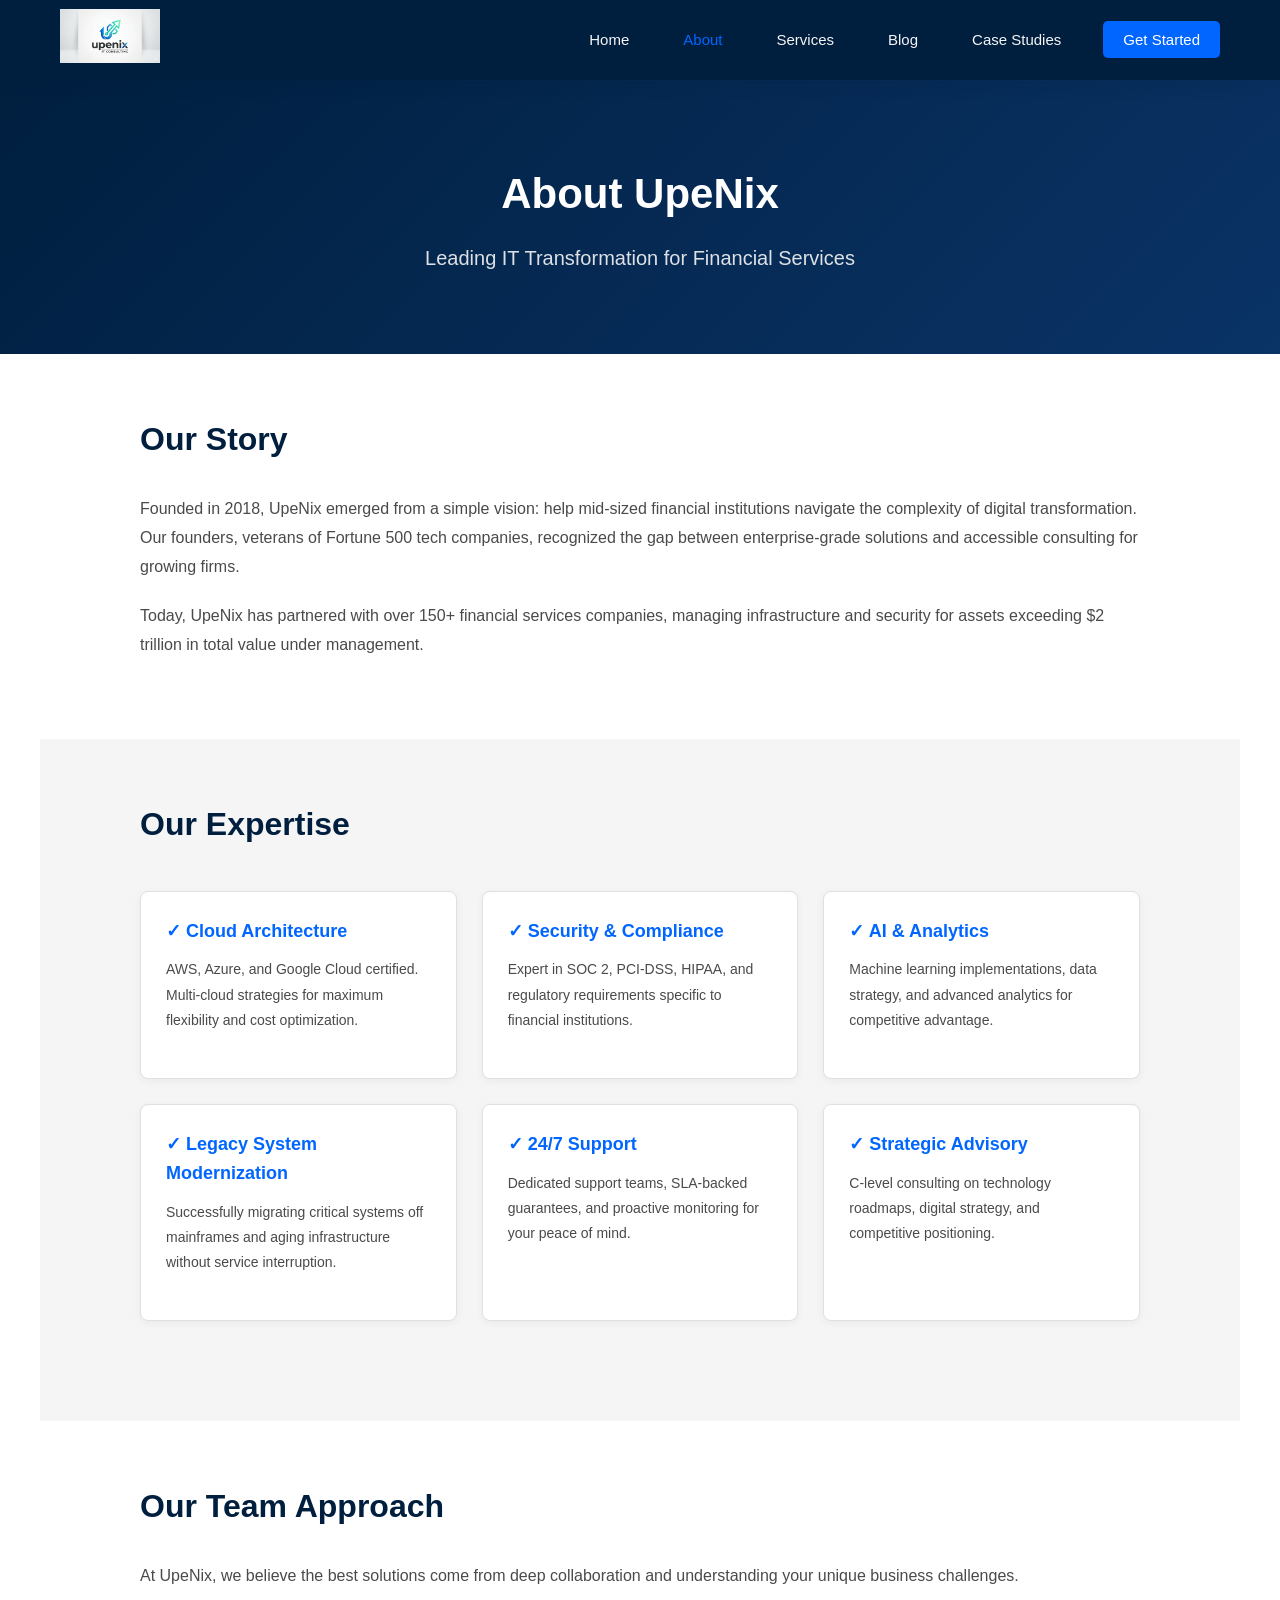
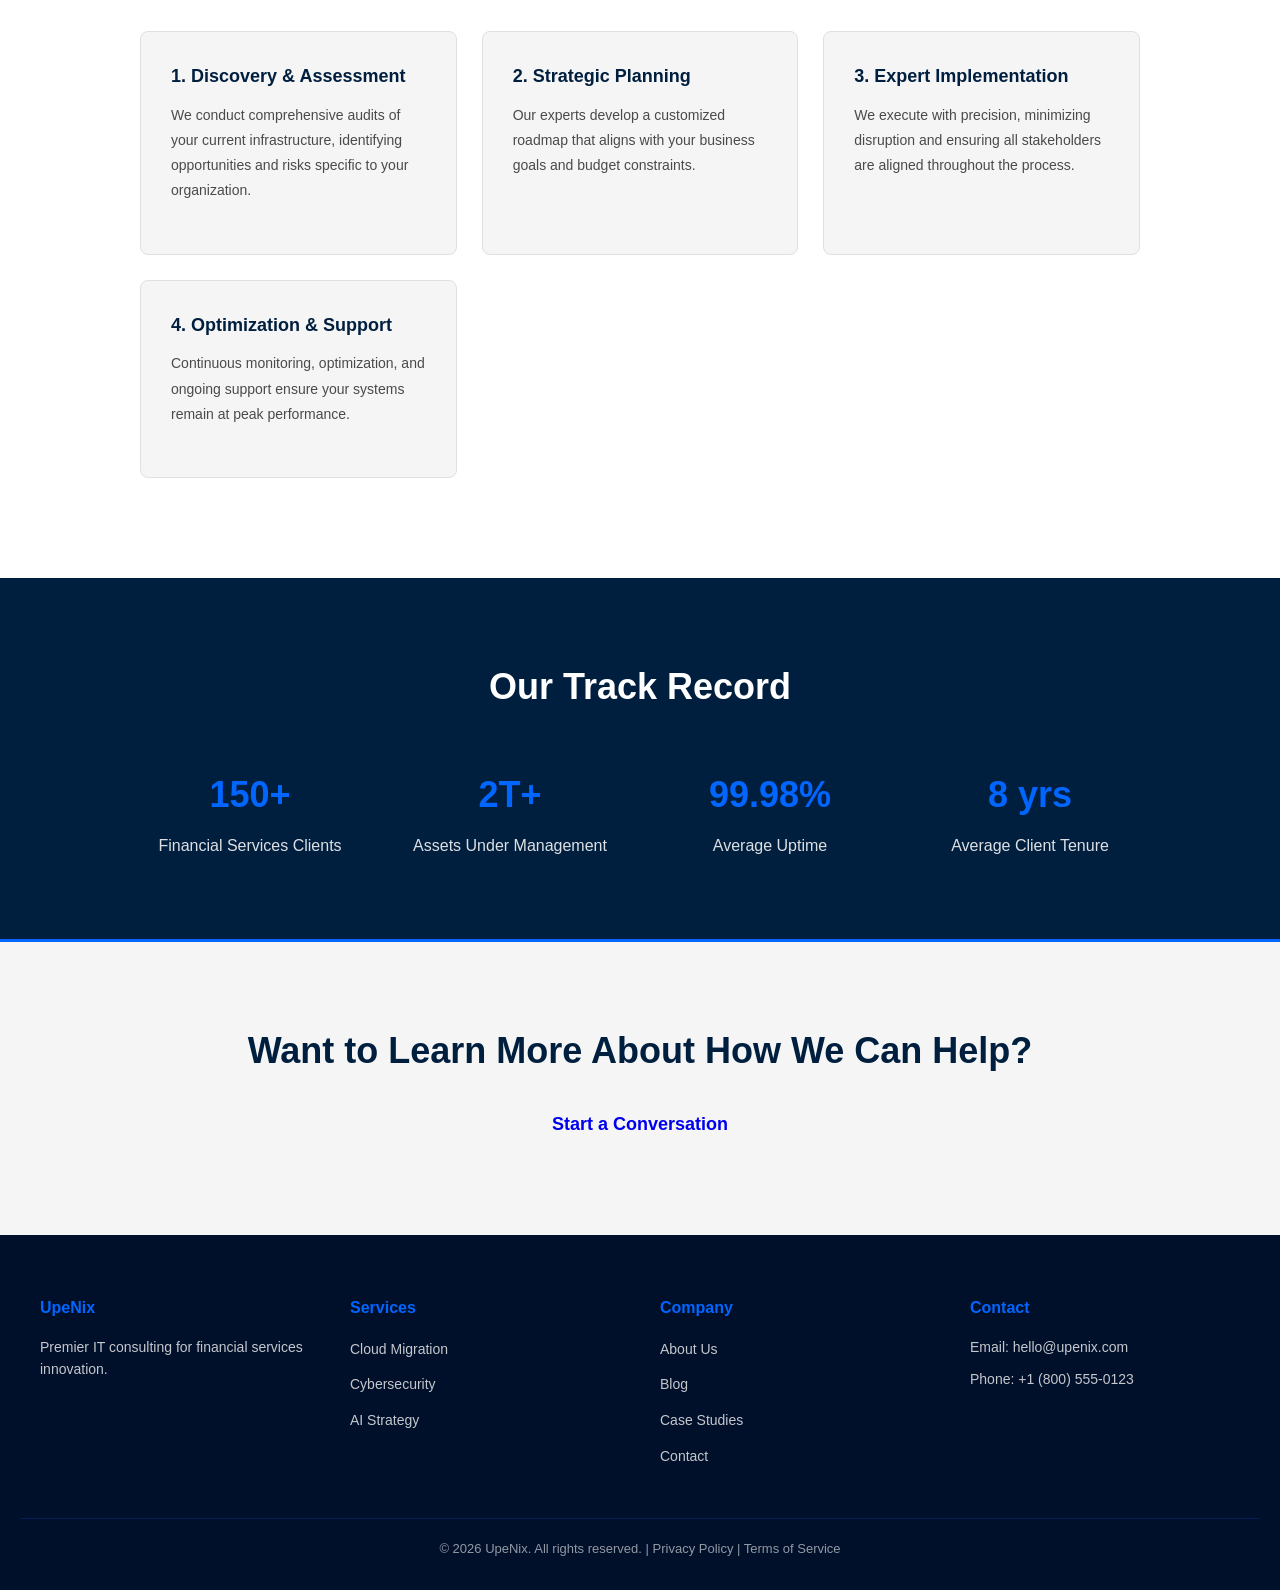
==== commit 92568cf9: "logo update" ====
--- a/about.html
+++ b/about.html
@@ -11,8 +11,7 @@
   <nav class="navbar">
     <div class="nav-container">
       <div class="logo">
-        <h2>UpeNix</h2>
-        <p>IT Consulting</p>
+        <img src="upenix_logo.png" alt="UpeNix" class="logo-img">
       </div>
       <ul class="nav-menu">
         <li><a href="index.html" class="nav-link">Home</a></li>
--- a/style.css
+++ b/style.css
@@ -86,6 +86,14 @@
   text-transform: uppercase;
 }
 
+.logo-img {
+  height: 56px;
+  width: 100px;
+  aspect-ratio: 16/9;
+  object-fit: contain;
+  transition: all 0.3s ease;
+}
+
 .nav-menu {
   display: flex;
   list-style: none;
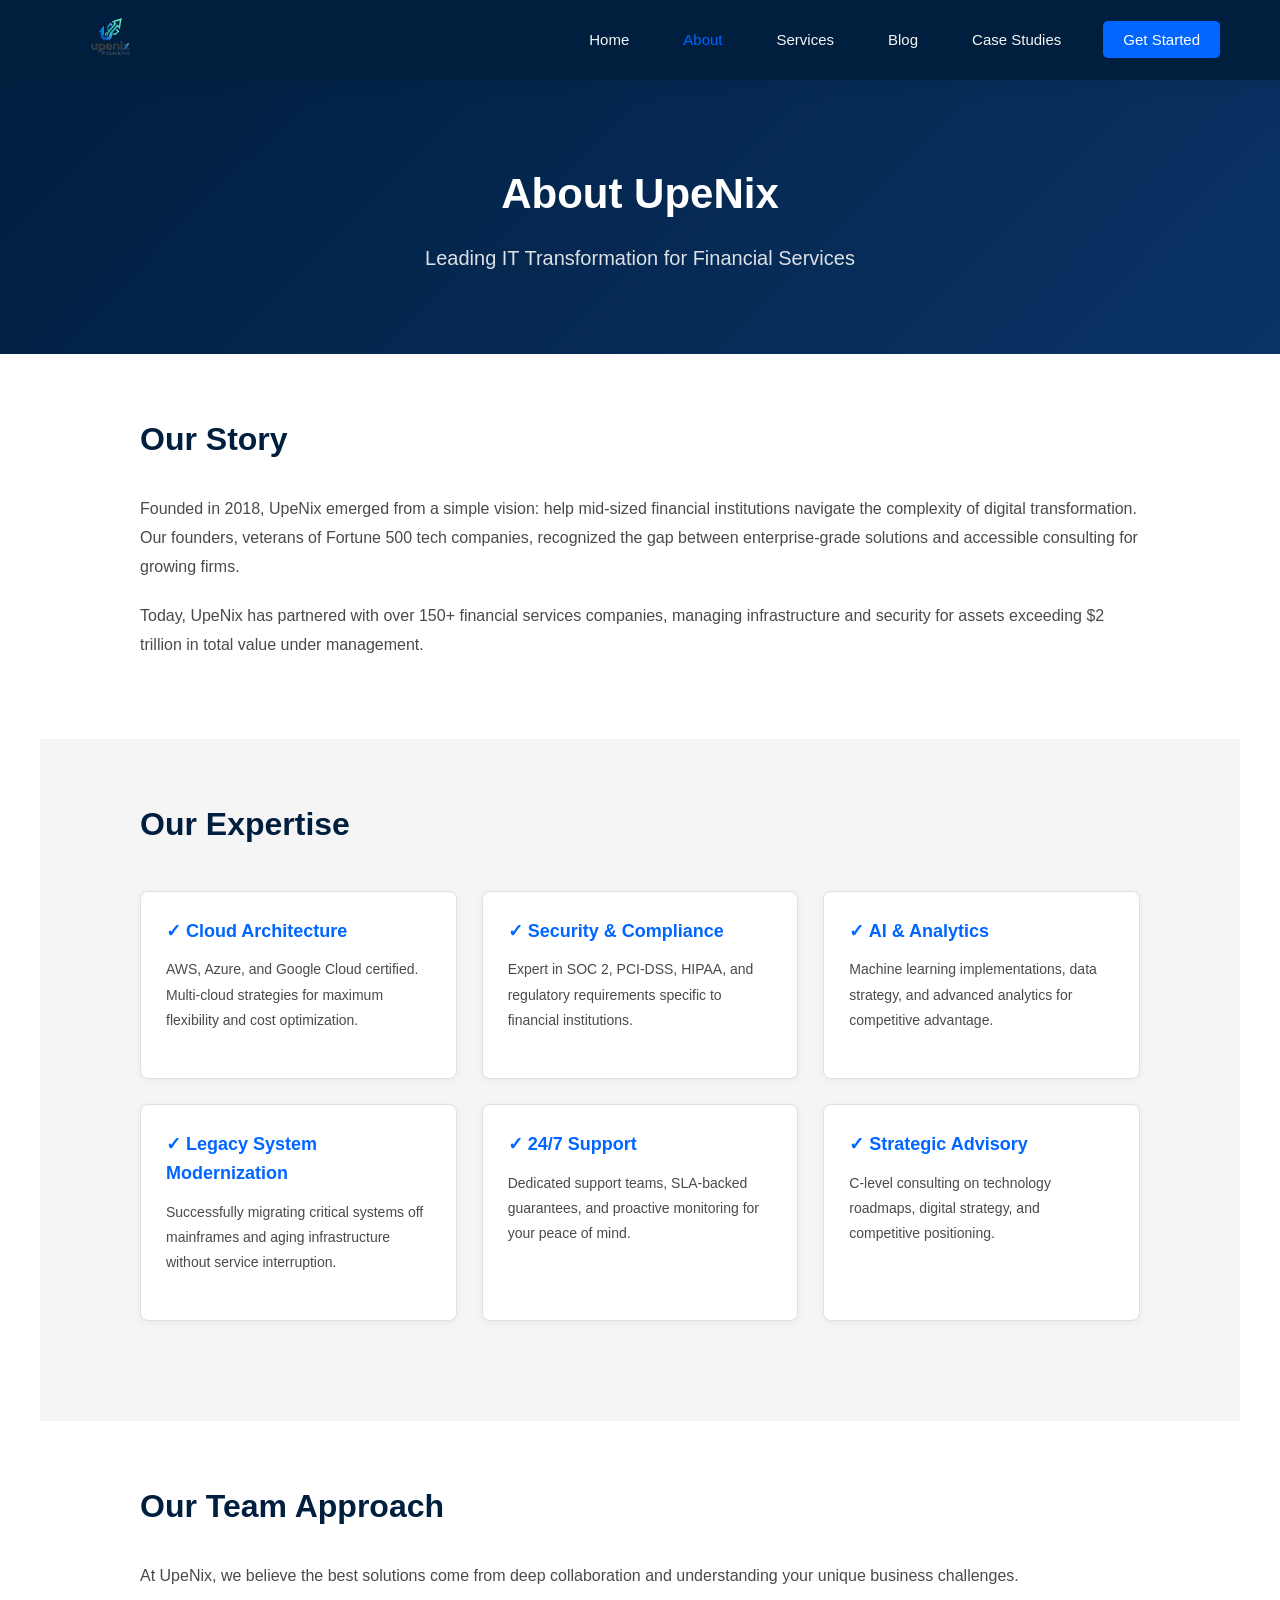
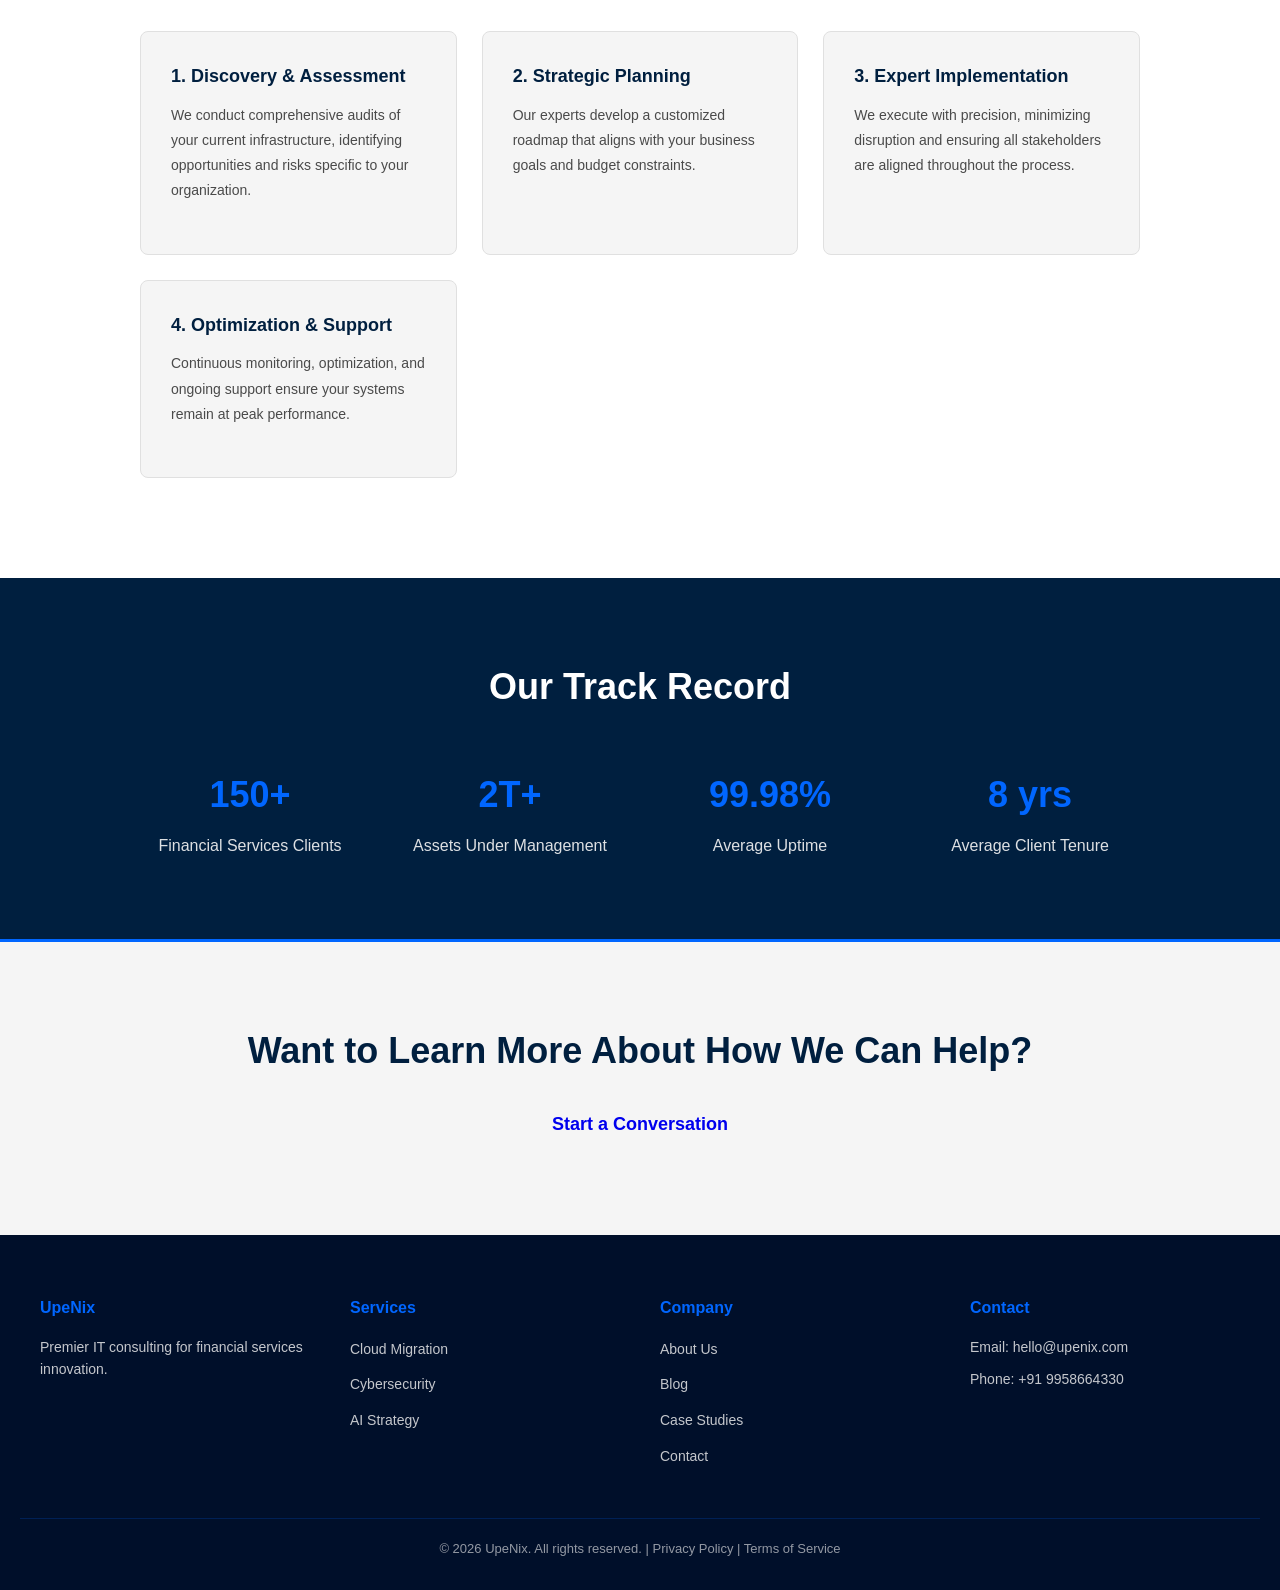
==== commit 2ba45f29: "updated" ====
--- a/about.html
+++ b/about.html
@@ -154,7 +154,7 @@
       <div class="footer-section">
         <h4>Contact</h4>
         <p>Email: hello@upenix.com</p>
-        <p>Phone: +1 (800) 555-0123</p>
+        <p>Phone: +91 9958664330</p>
       </div>
     </div>
     <div class="footer-bottom">
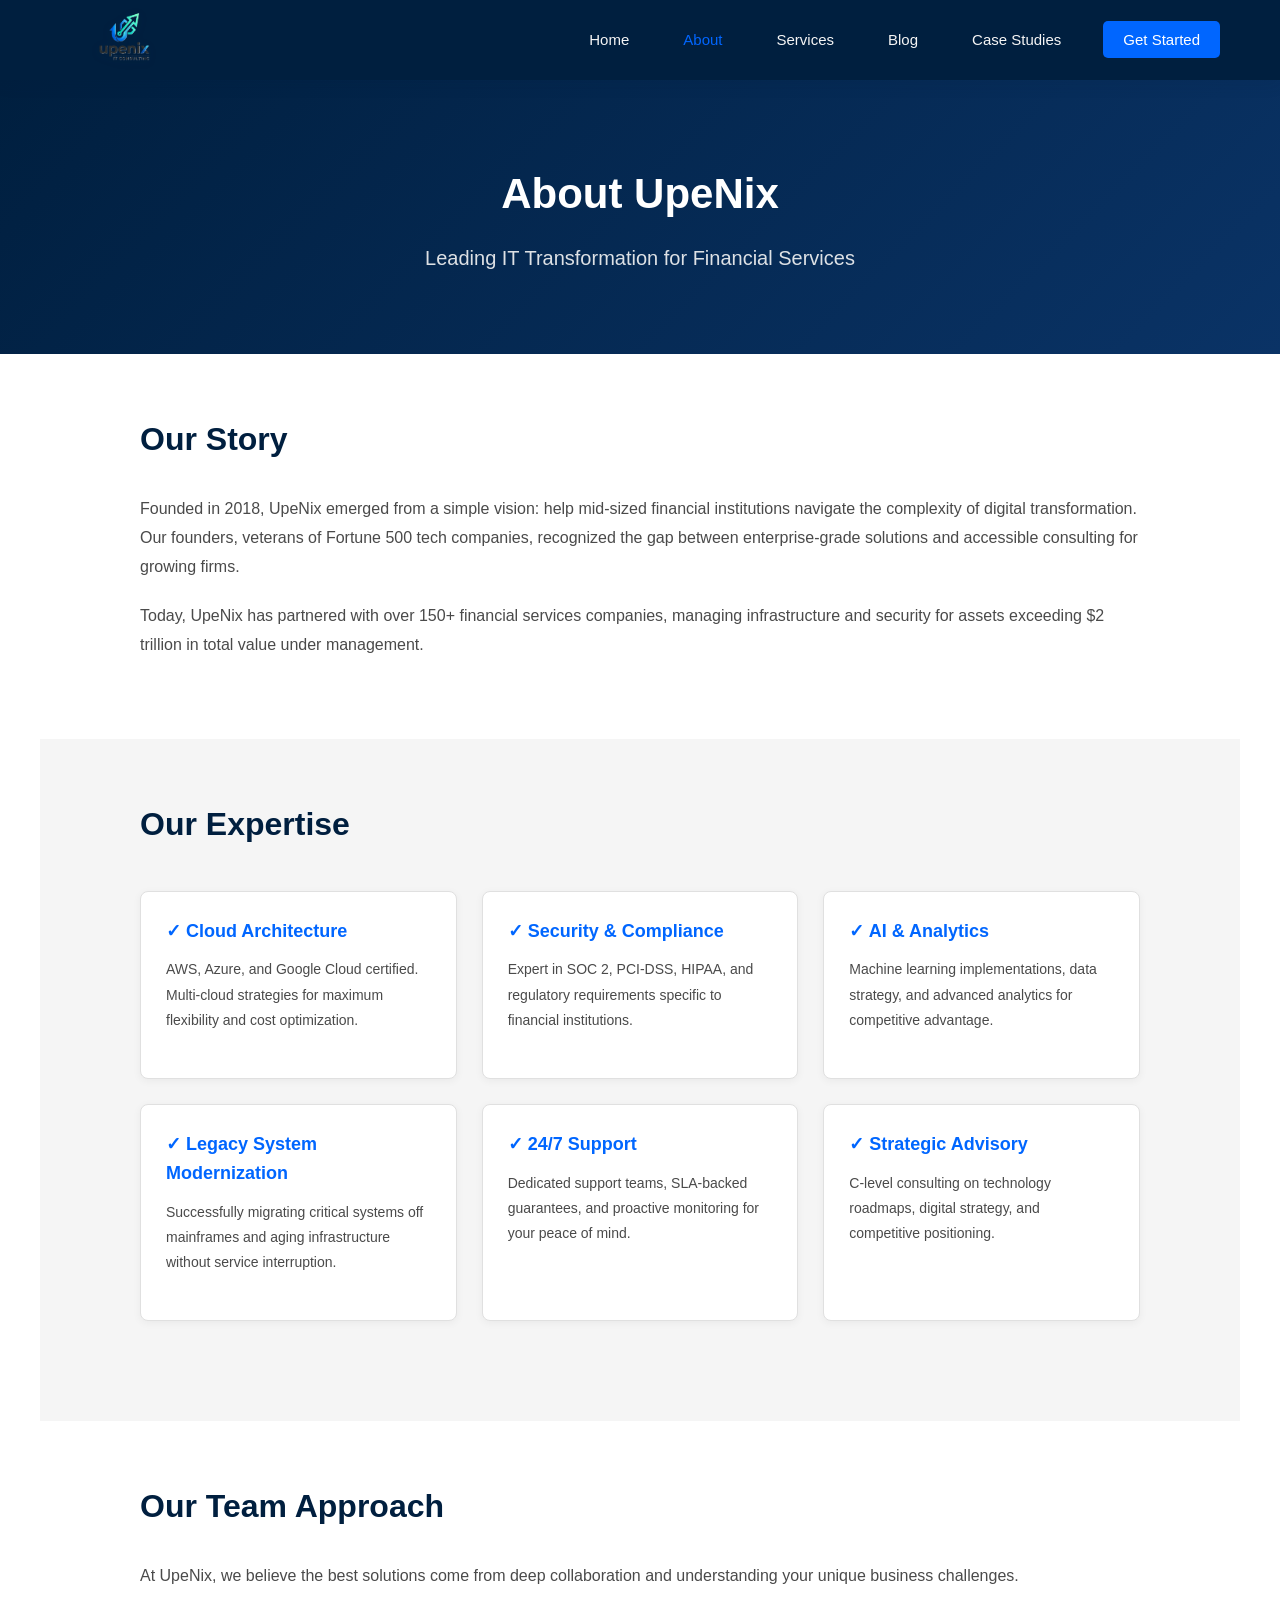
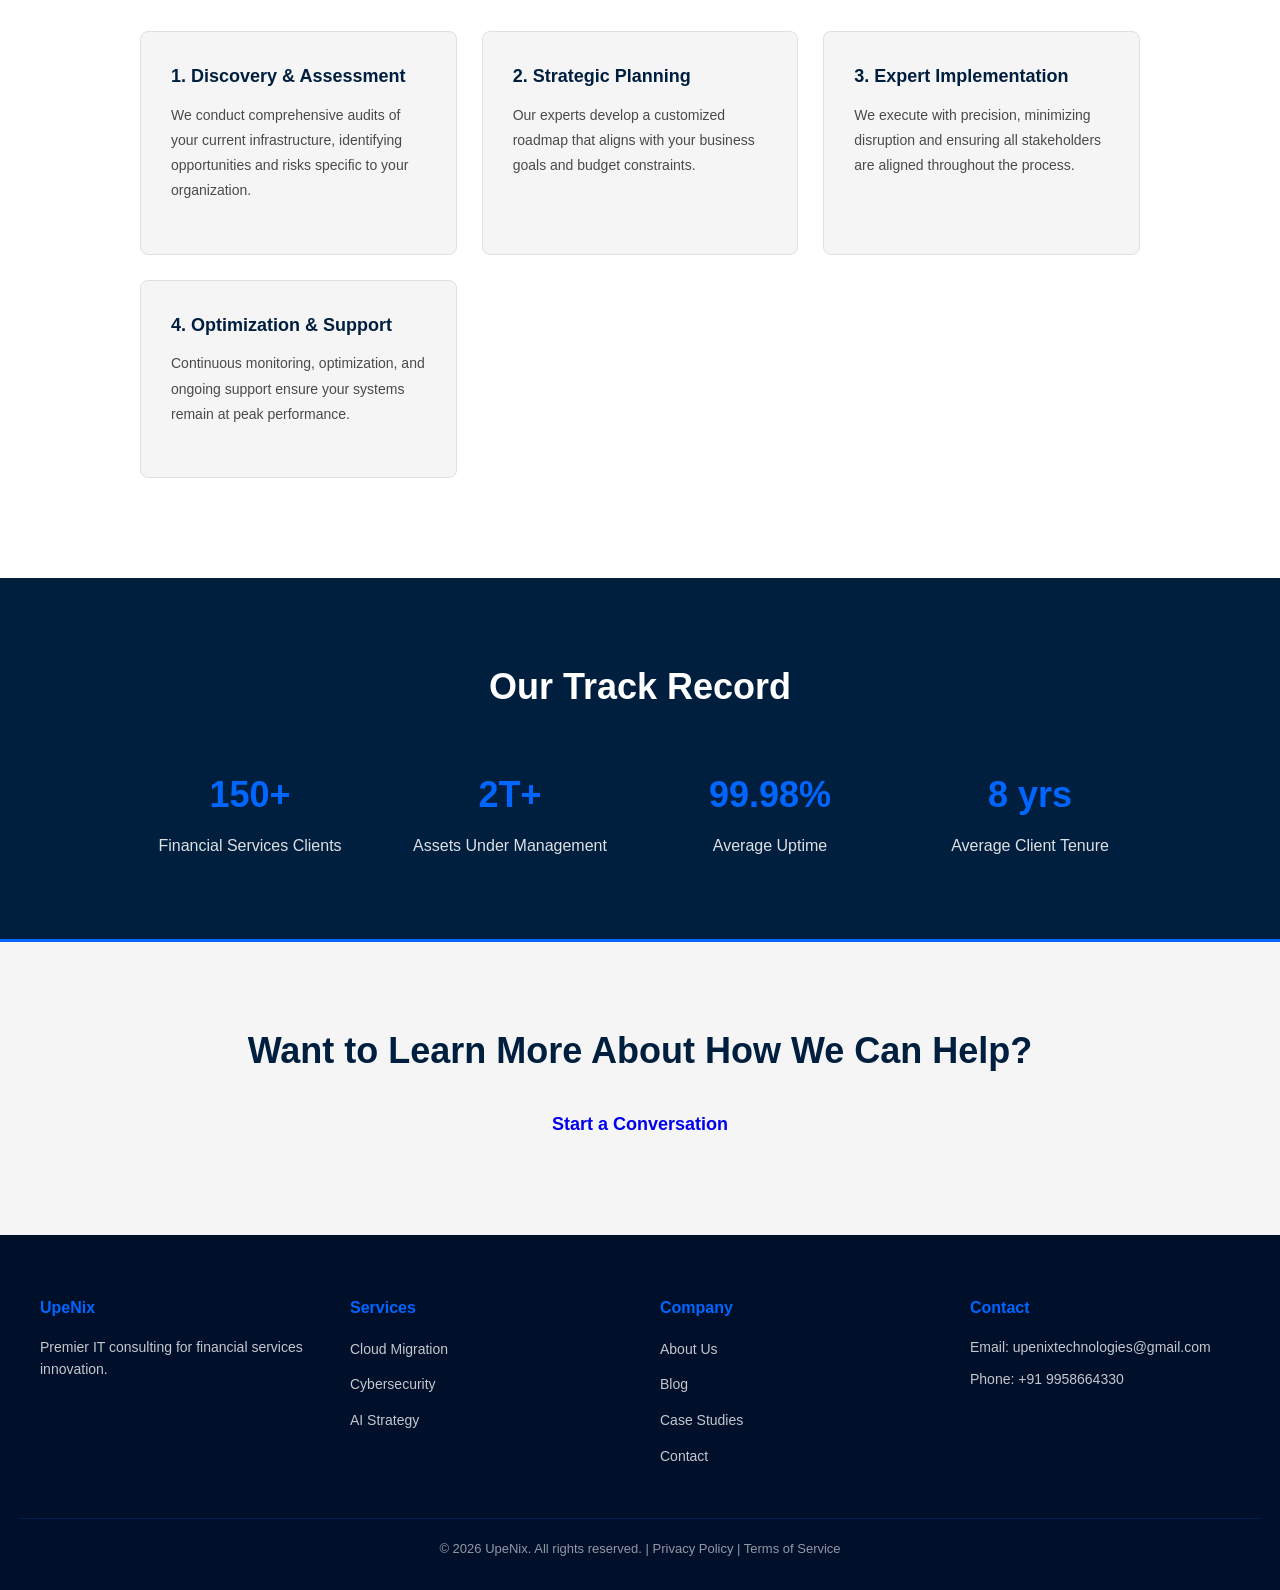
==== commit bd5d69dc: "Add email functionality with EmailJS integration and form validation" ====
--- a/about.html
+++ b/about.html
@@ -153,7 +153,7 @@
       </div>
       <div class="footer-section">
         <h4>Contact</h4>
-        <p>Email: hello@upenix.com</p>
+        <p>Email: upenixtechnologies@gmail.com</p>
         <p>Phone: +91 9958664330</p>
       </div>
     </div>
--- a/style.css
+++ b/style.css
@@ -87,11 +87,12 @@
 }
 
 .logo-img {
-  height: 56px;
-  width: 100px;
+  height: 72px;
+  width: 128px;
   aspect-ratio: 16/9;
   object-fit: contain;
   transition: all 0.3s ease;
+  filter: brightness(1.05) contrast(1.1) drop-shadow(0 2px 4px rgba(0, 31, 63, 0.15));
 }
 
 .nav-menu {
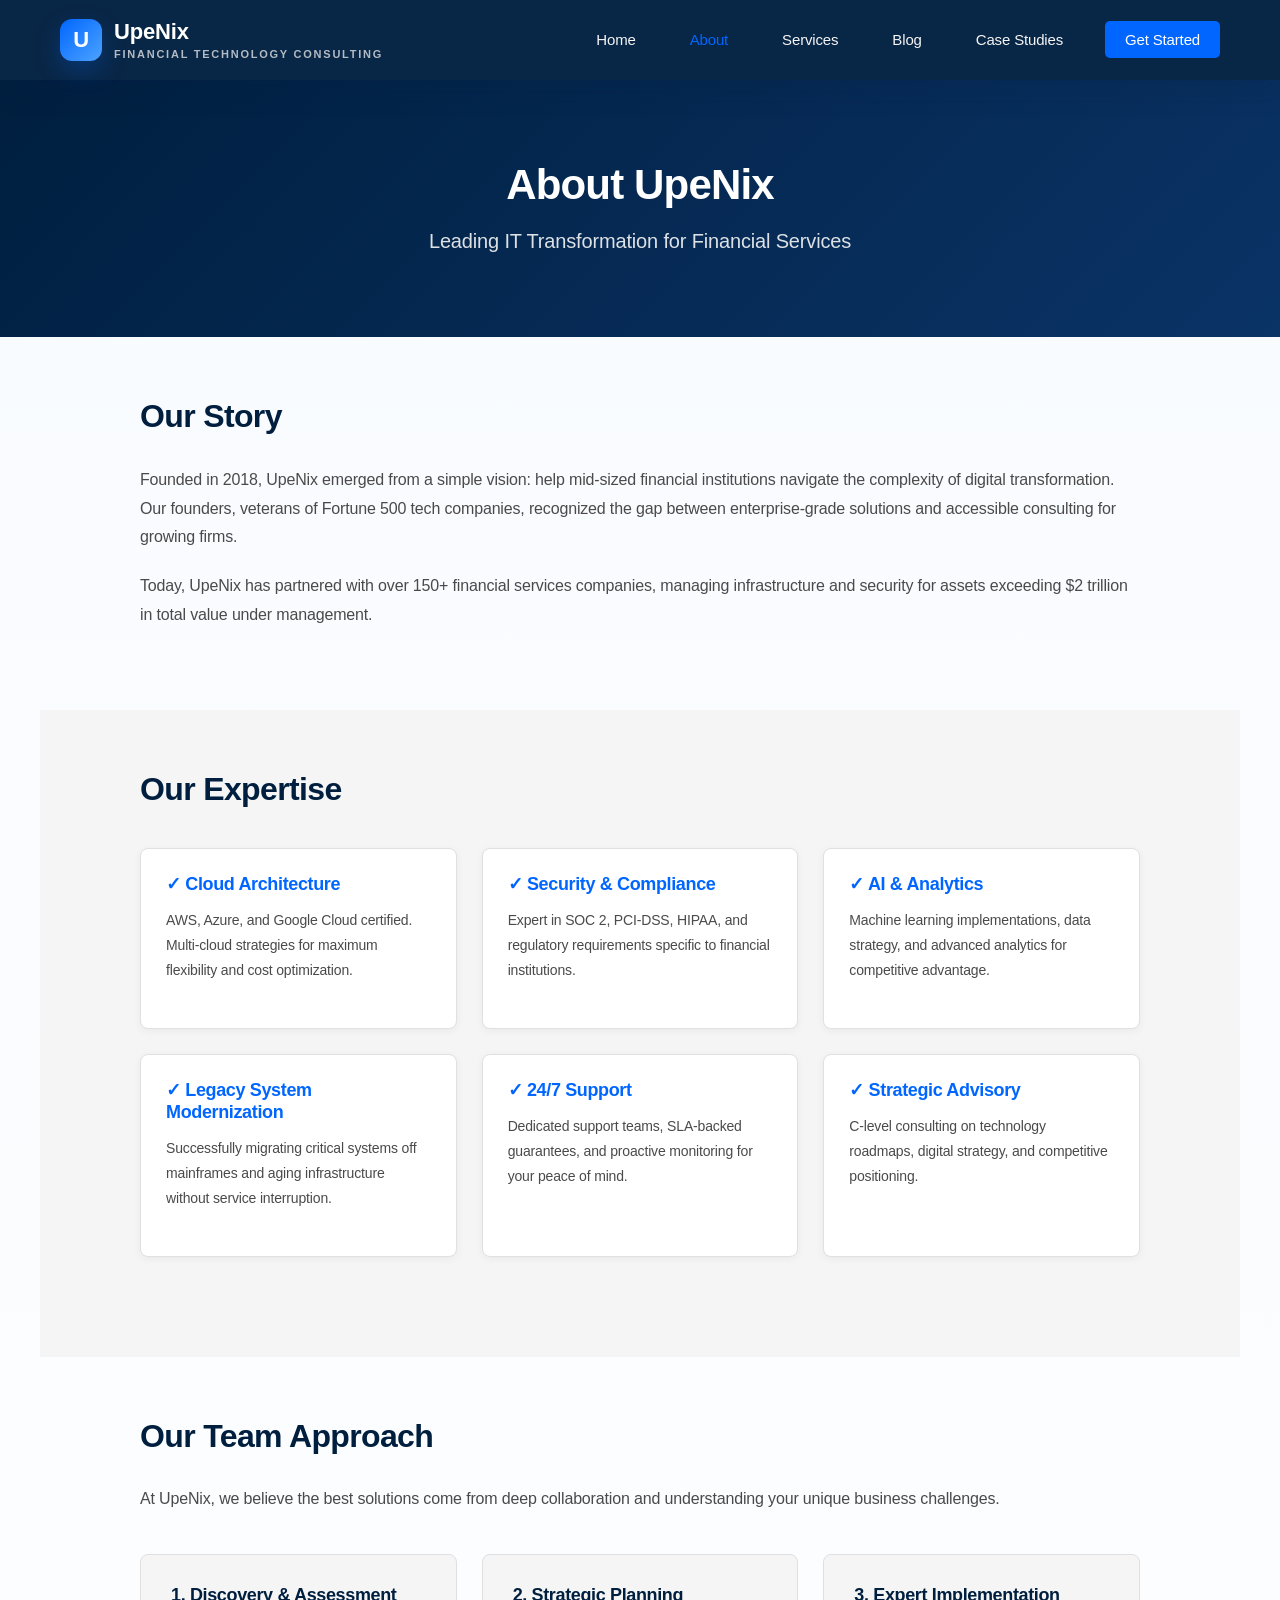
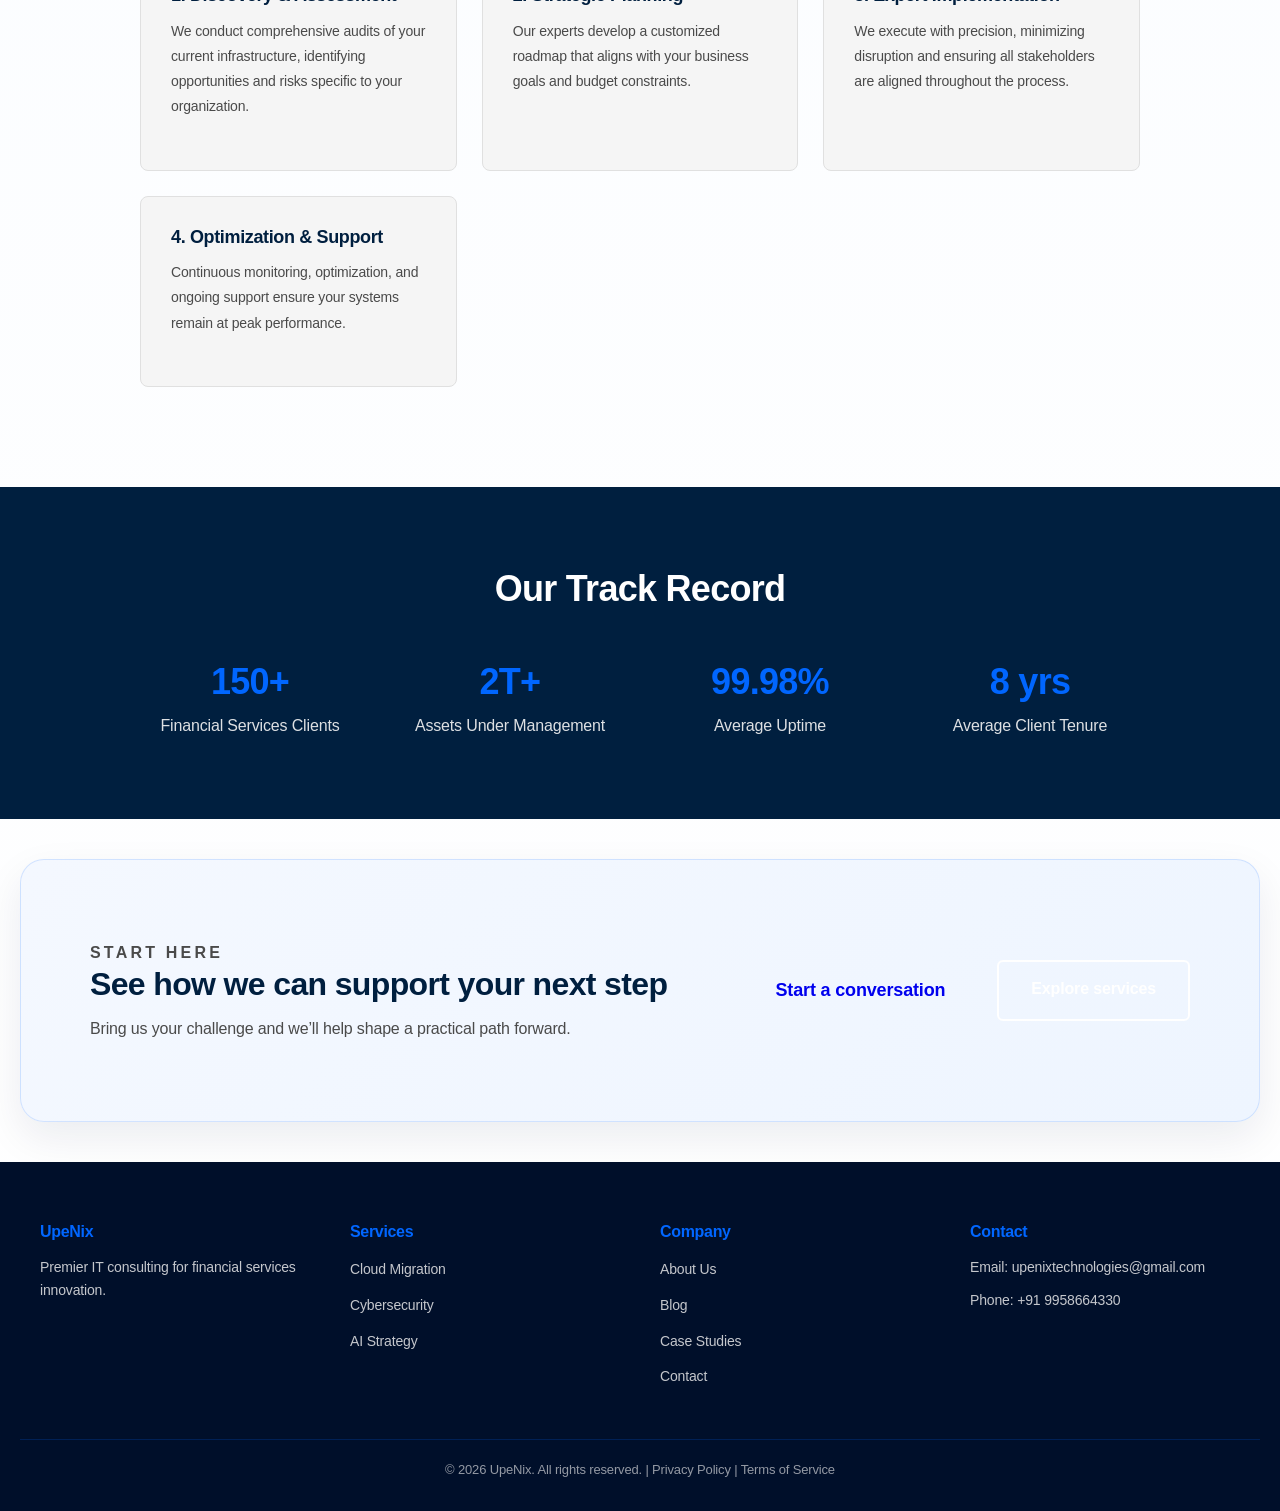
==== commit b2e5c296: "update" ====
--- a/about.html
+++ b/about.html
@@ -11,7 +11,13 @@
   <nav class="navbar">
     <div class="nav-container">
       <div class="logo">
-        <img src="upenix_logo.png" alt="UpeNix" class="logo-img">
+        <a href="index.html" class="brand-link" aria-label="UpeNix home page">
+          <span class="brand-mark">U</span>
+          <span class="brand-text">
+            <strong>UpeNix</strong>
+            <small>Financial Technology Consulting</small>
+          </span>
+        </a>
       </div>
       <ul class="nav-menu">
         <li><a href="index.html" class="nav-link">Home</a></li>
@@ -122,9 +128,18 @@
   </section>
 
   <!-- CTA -->
-  <section class="cta-main">
-    <h2>Want to Learn More About How We Can Help?</h2>
-    <a href="contact.html" class="btn btn-primary-large">Start a Conversation</a>
+  <section class="cta-modern">
+    <div class="cta-modern-content">
+      <div>
+        <p class="eyebrow">Start here</p>
+        <h2>See how we can support your next step</h2>
+        <p>Bring us your challenge and we’ll help shape a practical path forward.</p>
+      </div>
+      <div class="cta-modern-actions">
+        <a href="contact.html" class="btn btn-primary-large">Start a conversation</a>
+        <a href="services.html" class="btn btn-secondary">Explore services</a>
+      </div>
+    </div>
   </section>
 
   <!-- Footer -->
--- a/style.css
+++ b/style.css
@@ -41,7 +41,15 @@
   font-family: 'Segoe UI', 'Roboto', -apple-system, BlinkMacSystemFont, sans-serif;
   line-height: 1.6;
   color: var(--text-dark);
-  background: white;
+  background: linear-gradient(180deg, #f8fbff 0%, #ffffff 100%);
+  font-size: 16px;
+  letter-spacing: -0.01em;
+}
+
+h1, h2, h3, h4 {
+  font-weight: 700;
+  line-height: 1.2;
+  letter-spacing: -0.02em;
 }
 
 /* ============================================
@@ -49,12 +57,13 @@
    ============================================ */
 
 .navbar {
-  background: var(--navy);
+  background: rgba(0, 31, 63, 0.97);
   padding: 0;
-  box-shadow: var(--shadow);
+  box-shadow: 0 10px 30px rgba(0, 31, 63, 0.14);
   position: sticky;
   top: 0;
   z-index: 100;
+  backdrop-filter: blur(10px);
 }
 
 .nav-container {
@@ -72,27 +81,45 @@
   font-weight: 700;
 }
 
-.logo h2 {
-  font-size: 28px;
-  margin: 0;
-  color: var(--electric-blue);
-}
-
-.logo p {
-  font-size: 12px;
-  letter-spacing: 2px;
-  margin: 2px 0 0 0;
-  color: var(--grey-medium);
+.brand-link {
+  display: inline-flex;
+  align-items: center;
+  gap: 12px;
+  text-decoration: none;
+  color: var(--text-light);
+}
+
+.brand-mark {
+  display: inline-flex;
+  align-items: center;
+  justify-content: center;
+  width: 42px;
+  height: 42px;
+  border-radius: 12px;
+  background: linear-gradient(135deg, var(--electric-blue) 0%, #4da3ff 100%);
+  color: white;
+  font-size: 22px;
+  font-weight: 700;
+  box-shadow: 0 10px 25px rgba(0, 102, 255, 0.25);
+}
+
+.brand-text {
+  display: flex;
+  flex-direction: column;
+  line-height: 1.1;
+}
+
+.brand-text strong {
+  font-size: 22px;
+  color: white;
+}
+
+.brand-text small {
+  font-size: 11px;
+  letter-spacing: 0.16em;
   text-transform: uppercase;
-}
-
-.logo-img {
-  height: 72px;
-  width: 128px;
-  aspect-ratio: 16/9;
-  object-fit: contain;
-  transition: all 0.3s ease;
-  filter: brightness(1.05) contrast(1.1) drop-shadow(0 2px 4px rgba(0, 31, 63, 0.15));
+  color: rgba(245, 245, 245, 0.72);
+  margin-top: 3px;
 }
 
 .nav-menu {
@@ -134,7 +161,7 @@
    ============================================ */
 
 .hero {
-  background: linear-gradient(135deg, var(--navy) 0%, var(--navy-light) 100%);
+  background: radial-gradient(circle at top left, rgba(77, 163, 255, 0.22) 0%, transparent 28%), linear-gradient(135deg, var(--navy) 0%, var(--navy-light) 100%);
   color: white;
   padding: 100px 20px;
   display: flex;
@@ -146,33 +173,57 @@
 
 .hero-content {
   flex: 1;
-  max-width: 600px;
+  max-width: 620px;
   z-index: 2;
+}
+
+.hero-eyebrow {
+  color: #9ec7ff;
+  margin-bottom: 14px;
 }
 
 .hero h1 {
   font-size: 48px;
   font-weight: 700;
-  margin-bottom: 20px;
-  line-height: 1.2;
+  margin-bottom: 18px;
+  line-height: 1.12;
 }
 
 .hero p {
   font-size: 18px;
-  margin-bottom: 30px;
+  margin-bottom: 24px;
   color: rgba(245, 245, 245, 0.9);
-  line-height: 1.5;
+  line-height: 1.6;
 }
 
 .hero-buttons {
   display: flex;
   gap: 20px;
   flex-wrap: wrap;
+  margin-bottom: 24px;
+}
+
+.hero-highlights {
+  display: flex;
+  flex-wrap: wrap;
+  gap: 12px;
+  list-style: none;
+  padding: 0;
+  margin: 0;
+}
+
+.hero-highlights li {
+  background: rgba(255, 255, 255, 0.12);
+  border: 1px solid rgba(255, 255, 255, 0.14);
+  border-radius: 999px;
+  padding: 8px 14px;
+  font-size: 13px;
+  color: rgba(245, 245, 245, 0.95);
 }
 
 .hero-visual {
   flex: 1;
-  height: 300px;
+  min-height: 320px;
   margin-left: 40px;
   display: flex;
   align-items: center;
@@ -180,15 +231,38 @@
 }
 
 .tech-illustration {
-  width: 100%;
-  height: 100%;
-  background: linear-gradient(45deg, rgba(0, 102, 255, 0.2) 0%, rgba(0, 204, 136, 0.1) 100%);
-  border-radius: 15px;
-  border: 2px solid rgba(0, 102, 255, 0.3);
-  display: flex;
-  align-items: center;
+  width: min(100%, 480px);
+  height: 320px;
+  padding: 24px;
+  background: linear-gradient(135deg, rgba(0, 102, 255, 0.25) 0%, rgba(0, 204, 136, 0.16) 100%);
+  border-radius: 24px;
+  border: 1px solid rgba(255, 255, 255, 0.16);
+  display: flex;
+  flex-direction: column;
   justify-content: center;
-  font-size: 80px;
+  gap: 16px;
+  box-shadow: 0 20px 45px rgba(0, 0, 0, 0.18);
+}
+
+.illustration-card {
+  background: rgba(255, 255, 255, 0.92);
+  color: var(--navy);
+  border-radius: 14px;
+  padding: 16px 18px;
+  font-weight: 700;
+  box-shadow: 0 8px 24px rgba(0, 31, 63, 0.12);
+}
+
+.card-top {
+  transform: translateX(18px);
+}
+
+.card-middle {
+  transform: translateX(0);
+}
+
+.card-bottom {
+  transform: translateX(36px);
 }
 
 /* ============================================
@@ -236,105 +310,153 @@
 }
 
 /* ============================================
-   VALUE PROPOSITION
-   ============================================ */
-
-.value-proposition {
-  padding: 80px 20px;
-  background: var(--cool-grey);
+   TRUST BAR
+   ============================================ */
+
+.trust-bar {
+  display: grid;
+  grid-template-columns: repeat(auto-fit, minmax(180px, 1fr));
+  gap: 20px;
+  max-width: 1200px;
+  margin: -30px auto 0;
+  padding: 0 20px 40px;
+}
+
+.trust-bar-item {
+  background: white;
+  border: 1px solid var(--grey-medium);
+  border-radius: 12px;
+  padding: 20px;
+  box-shadow: var(--shadow);
   text-align: center;
 }
 
-.value-proposition h2 {
-  font-size: 36px;
-  margin-bottom: 50px;
-  color: var(--navy);
-}
-
-.value-grid {
-  display: grid;
-  grid-template-columns: repeat(auto-fit, minmax(300px, 1fr));
-  gap: 30px;
+.trust-bar-item strong {
+  display: block;
+  font-size: 24px;
+  color: var(--electric-blue);
+  margin-bottom: 6px;
+}
+
+.trust-bar-item span {
+  color: var(--grey-dark);
+  font-size: 14px;
+}
+
+/* ============================================
+   HOME PAGE SECTION LAYOUT
+   ============================================ */
+
+.section-block {
+  padding: 88px 20px;
   max-width: 1200px;
   margin: 0 auto;
 }
 
-.value-card {
+.section-block-alt {
+  background: var(--cool-grey);
+  border-radius: 24px;
+  margin-top: 20px;
+  margin-bottom: 20px;
+}
+
+.section-intro {
+  max-width: 760px;
+  margin: 0 auto 40px;
+  text-align: center;
+}
+
+.eyebrow {
+  color: var(--electric-blue);
+  font-size: 12px;
+  font-weight: 700;
+  letter-spacing: 0.2em;
+  text-transform: uppercase;
+  margin-bottom: 10px;
+}
+
+.section-intro h2 {
+  font-size: 32px;
+  margin-bottom: 14px;
+  color: var(--navy);
+}
+
+.section-intro p {
+  color: var(--grey-dark);
+  font-size: 16px;
+  line-height: 1.7;
+  max-width: 680px;
+  margin: 0 auto;
+}
+
+.service-overview-grid {
+  display: grid;
+  grid-template-columns: repeat(auto-fit, minmax(250px, 1fr));
+  gap: 24px;
+}
+
+.info-card,
+.step-card,
+.proof-card {
   background: white;
-  padding: 40px 30px;
-  border-radius: 10px;
+  padding: 30px;
+  border-radius: 16px;
   box-shadow: var(--shadow);
-  transition: all 0.3s ease;
-}
-
-.value-card:hover {
-  transform: translateY(-10px);
-  box-shadow: var(--shadow-lg);
-}
-
-.value-card .icon {
-  font-size: 48px;
-  margin-bottom: 20px;
-}
-
-.value-card h3 {
-  font-size: 22px;
-  margin-bottom: 15px;
-  color: var(--navy);
-}
-
-.value-card p {
-  color: var(--grey-dark);
-  line-height: 1.6;
-}
-
-/* ============================================
-   SERVICES PREVIEW
-   ============================================ */
-
-.services-preview {
-  padding: 80px 20px;
-  max-width: 1200px;
-  margin: 0 auto;
-}
-
-.services-preview h2 {
-  font-size: 36px;
-  text-align: center;
-  margin-bottom: 50px;
-  color: var(--navy);
-}
-
-.services-grid {
+  border: 1px solid var(--grey-medium);
+}
+
+.info-card h3,
+.step-card h3,
+.proof-card h3 {
+  color: var(--navy);
+  margin-bottom: 12px;
+  font-size: 20px;
+}
+
+.info-card p,
+.step-card p,
+.proof-card p {
+  color: var(--grey-dark);
+  line-height: 1.7;
+  margin-bottom: 16px;
+}
+
+.process-grid {
   display: grid;
-  grid-template-columns: repeat(auto-fit, minmax(300px, 1fr));
-  gap: 30px;
-}
-
-.service-card {
-  background: linear-gradient(135deg, var(--cool-grey) 0%, white 100%);
-  padding: 35px 30px;
-  border-radius: 10px;
-  border-left: 5px solid var(--electric-blue);
+  grid-template-columns: repeat(auto-fit, minmax(220px, 1fr));
+  gap: 24px;
+}
+
+.proof-layout {
+  display: grid;
+  grid-template-columns: 1.2fr 0.8fr;
+  gap: 24px;
+  align-items: start;
+}
+
+.proof-stats {
+  display: grid;
+  gap: 16px;
+}
+
+.stat-pill {
+  background: white;
+  border-radius: 12px;
+  padding: 18px 20px;
+  border: 1px solid var(--grey-medium);
   box-shadow: var(--shadow);
-  transition: all 0.3s ease;
-}
-
-.service-card:hover {
-  transform: translateY(-8px);
-  box-shadow: var(--shadow-lg);
-}
-
-.service-card h3 {
-  font-size: 20px;
-  margin-bottom: 15px;
-  color: var(--navy);
-}
-
-.service-card p {
-  color: var(--grey-dark);
-  margin-bottom: 20px;
-  line-height: 1.6;
+}
+
+.stat-pill strong {
+  display: block;
+  color: var(--electric-blue);
+  font-size: 28px;
+  margin-bottom: 6px;
+}
+
+.stat-pill span {
+  color: var(--grey-dark);
+  font-size: 14px;
 }
 
 .link-arrow {
@@ -388,23 +510,42 @@
    CTA SECTION
    ============================================ */
 
-.cta-main {
-  background: var(--cool-grey);
+.cta-main,
+.cta-modern {
+  background: linear-gradient(135deg, #f4f8ff 0%, #eef5ff 100%);
   padding: 80px 20px;
-  text-align: center;
-  border-top: 3px solid var(--electric-blue);
-}
-
-.cta-main h2 {
-  font-size: 36px;
-  margin-bottom: 15px;
-  color: var(--navy);
-}
-
-.cta-main p {
-  font-size: 18px;
-  color: var(--grey-dark);
-  margin-bottom: 30px;
+  margin: 40px 20px;
+  border-radius: 24px;
+  border: 1px solid rgba(0, 102, 255, 0.14);
+  box-shadow: 0 16px 40px rgba(0, 31, 63, 0.08);
+}
+
+.cta-modern-content {
+  max-width: 1100px;
+  margin: 0 auto;
+  display: flex;
+  align-items: center;
+  justify-content: space-between;
+  gap: 24px;
+}
+
+.cta-modern h2 {
+  font-size: 32px;
+  margin-bottom: 12px;
+  color: var(--navy);
+}
+
+.cta-modern p {
+  font-size: 16px;
+  color: var(--grey-dark);
+  margin-bottom: 0;
+}
+
+.cta-modern-actions {
+  display: flex;
+  flex-wrap: wrap;
+  gap: 12px;
+  justify-content: flex-end;
 }
 
 /* ============================================
@@ -1254,6 +1395,23 @@
     justify-content: center;
   }
 
+  .cta-modern-content {
+    flex-direction: column;
+    align-items: flex-start;
+  }
+
+  .cta-modern-actions {
+    justify-content: flex-start;
+  }
+
+  .trust-bar {
+    margin-top: -10px;
+  }
+
+  .proof-layout {
+    grid-template-columns: 1fr;
+  }
+
   .case-study-content {
     grid-template-columns: 1fr;
   }
@@ -1289,6 +1447,74 @@
 /* ============================================
    BLOG SECTION
    ============================================ */
+
+.featured-post-section {
+  padding-top: 40px;
+  padding-bottom: 0;
+}
+
+.featured-post-card {
+  display: grid;
+  grid-template-columns: 2fr 1fr;
+  gap: 30px;
+  background: linear-gradient(135deg, #ffffff 0%, #f7faff 100%);
+  border: 1px solid var(--grey-medium);
+  border-radius: 16px;
+  padding: 35px;
+  box-shadow: var(--shadow);
+}
+
+.featured-post-content h2 {
+  margin-bottom: 15px;
+  color: var(--navy);
+  font-size: 28px;
+}
+
+.featured-post-content p {
+  margin-bottom: 20px;
+  color: var(--grey-dark);
+}
+
+.featured-post-meta {
+  display: flex;
+  flex-wrap: wrap;
+  gap: 12px;
+  color: var(--grey-dark);
+  font-size: 13px;
+  margin-bottom: 24px;
+}
+
+.featured-post-aside {
+  background: var(--cool-grey);
+  border-radius: 12px;
+  padding: 24px;
+}
+
+.featured-post-aside h3 {
+  color: var(--navy);
+  margin-bottom: 12px;
+  font-size: 18px;
+}
+
+.featured-post-aside ul {
+  list-style: none;
+  padding: 0;
+  margin: 0;
+}
+
+.featured-post-aside li {
+  padding: 8px 0 8px 18px;
+  position: relative;
+  color: var(--grey-dark);
+}
+
+.featured-post-aside li::before {
+  content: "•";
+  position: absolute;
+  left: 0;
+  color: var(--electric-blue);
+  font-weight: bold;
+}
 
 .blog-filters-section {
   padding: 40px 20px;
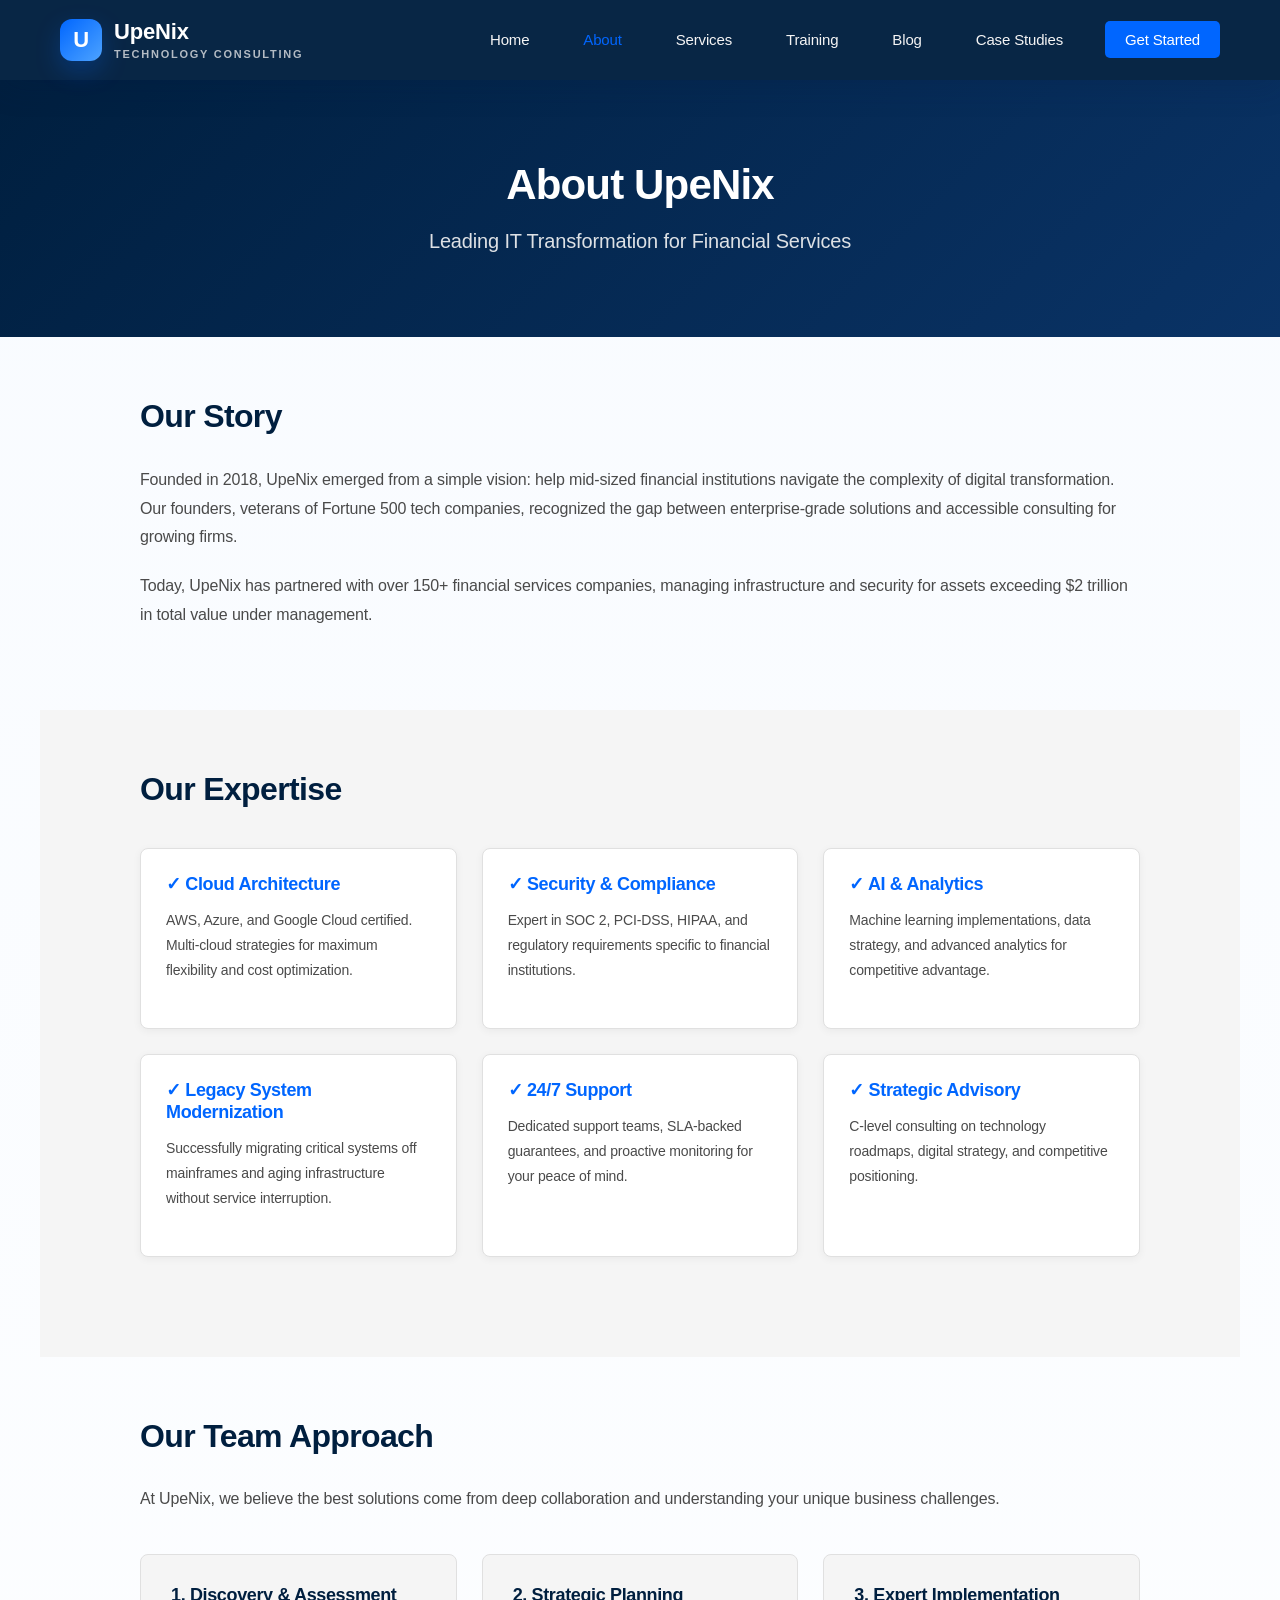
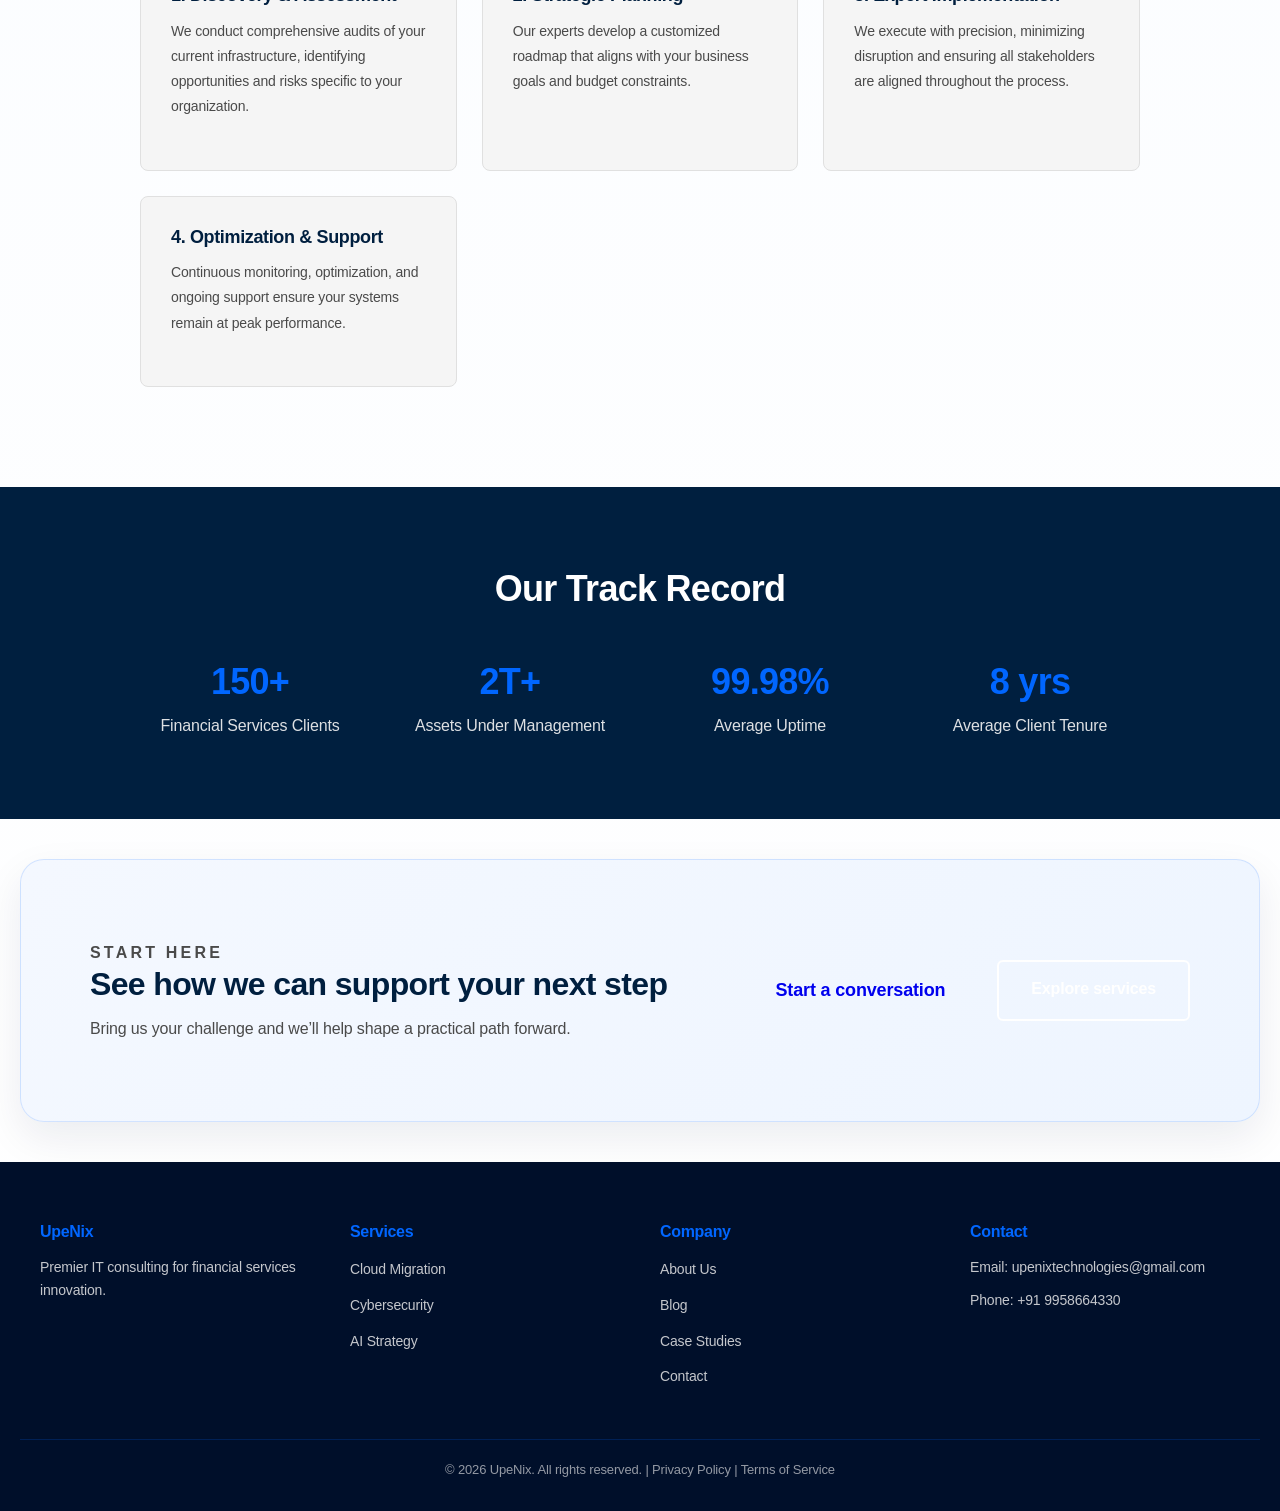
==== commit f8bd7991: "training page update" ====
--- a/about.html
+++ b/about.html
@@ -15,7 +15,7 @@
           <span class="brand-mark">U</span>
           <span class="brand-text">
             <strong>UpeNix</strong>
-            <small>Financial Technology Consulting</small>
+            <small>Technology Consulting</small>
           </span>
         </a>
       </div>
@@ -23,6 +23,7 @@
         <li><a href="index.html" class="nav-link">Home</a></li>
         <li><a href="about.html" class="nav-link active">About</a></li>
         <li><a href="services.html" class="nav-link">Services</a></li>
+        <li><a href="training.html" class="nav-link">Training</a></li>
         <li><a href="blog.html" class="nav-link">Blog</a></li>
         <li><a href="case-studies.html" class="nav-link">Case Studies</a></li>
         <li><a href="contact.html" class="nav-link cta-nav">Get Started</a></li>
--- a/style.css
+++ b/style.css
@@ -1299,6 +1299,55 @@
   margin-bottom: 8px;
 }
 
+.program-grid {
+  display: grid;
+  grid-template-columns: repeat(auto-fit, minmax(250px, 1fr));
+  gap: 24px;
+  margin-top: 30px;
+}
+
+.program-card {
+  background: white;
+  border: 1px solid var(--grey-medium);
+  border-radius: 16px;
+  padding: 24px;
+  box-shadow: var(--shadow);
+}
+
+.program-tag {
+  display: inline-block;
+  font-size: 12px;
+  font-weight: 700;
+  letter-spacing: 0.12em;
+  text-transform: uppercase;
+  color: var(--electric-blue);
+  background: rgba(0, 102, 255, 0.1);
+  border-radius: 999px;
+  padding: 8px 12px;
+  margin-bottom: 12px;
+}
+
+.program-card h3 {
+  color: var(--navy);
+  font-size: 22px;
+  margin-bottom: 12px;
+}
+
+.program-card p {
+  color: var(--grey-dark);
+  line-height: 1.7;
+  margin-bottom: 16px;
+}
+
+.program-card ul {
+  margin-left: 18px;
+  color: var(--grey-dark);
+}
+
+.program-card li {
+  margin-bottom: 8px;
+}
+
 /* ============================================
    FOOTER
    ============================================ */
